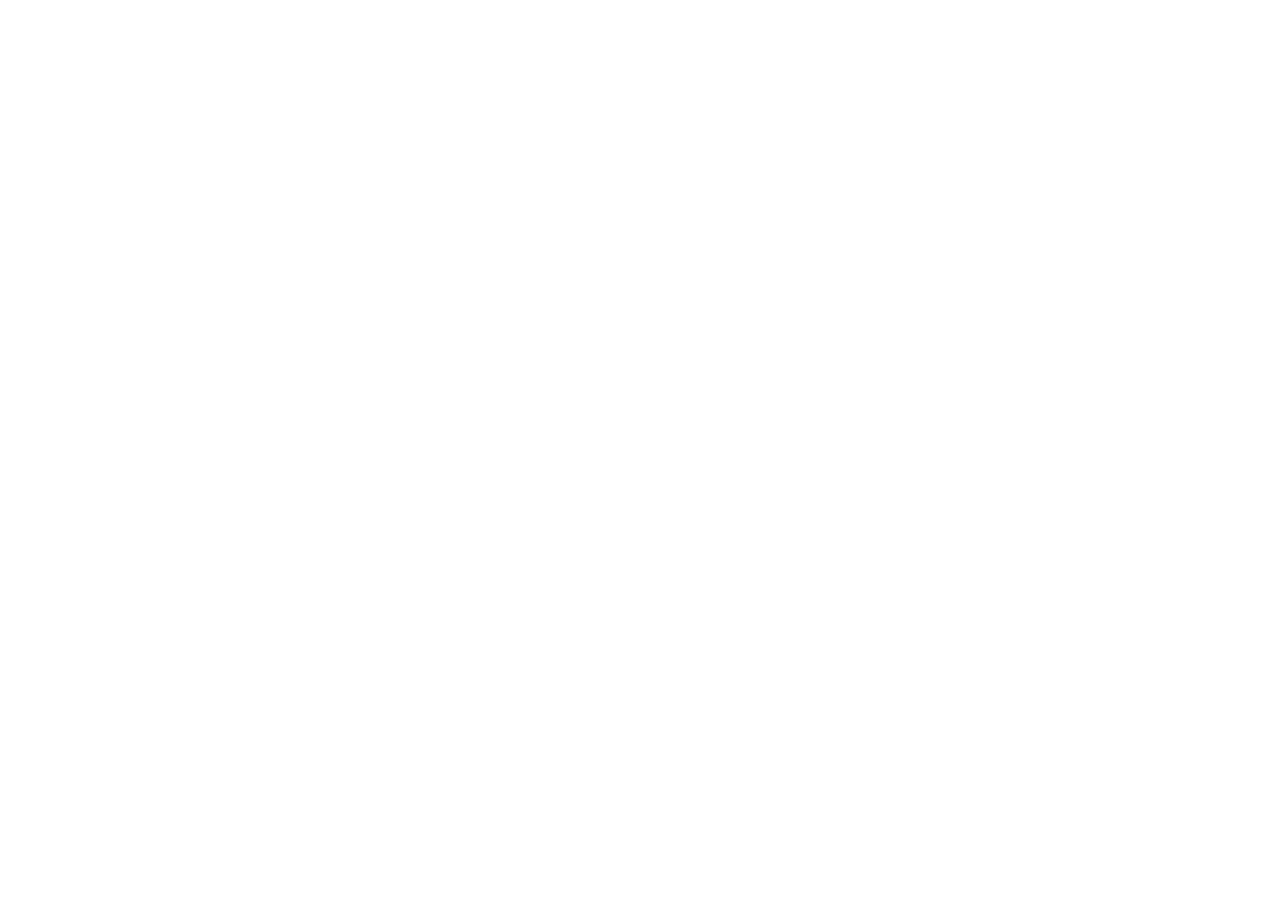
==== index.html @ f5c02a88 "init project" ====
<!DOCTYPE html>
<html lang="en">

<head>
    <meta charset="UTF-8">
    <meta name="viewport" content="width=device-width, initial-scale=1.0">
    <title>Document</title>
</head>

<body>

</body>

</html>
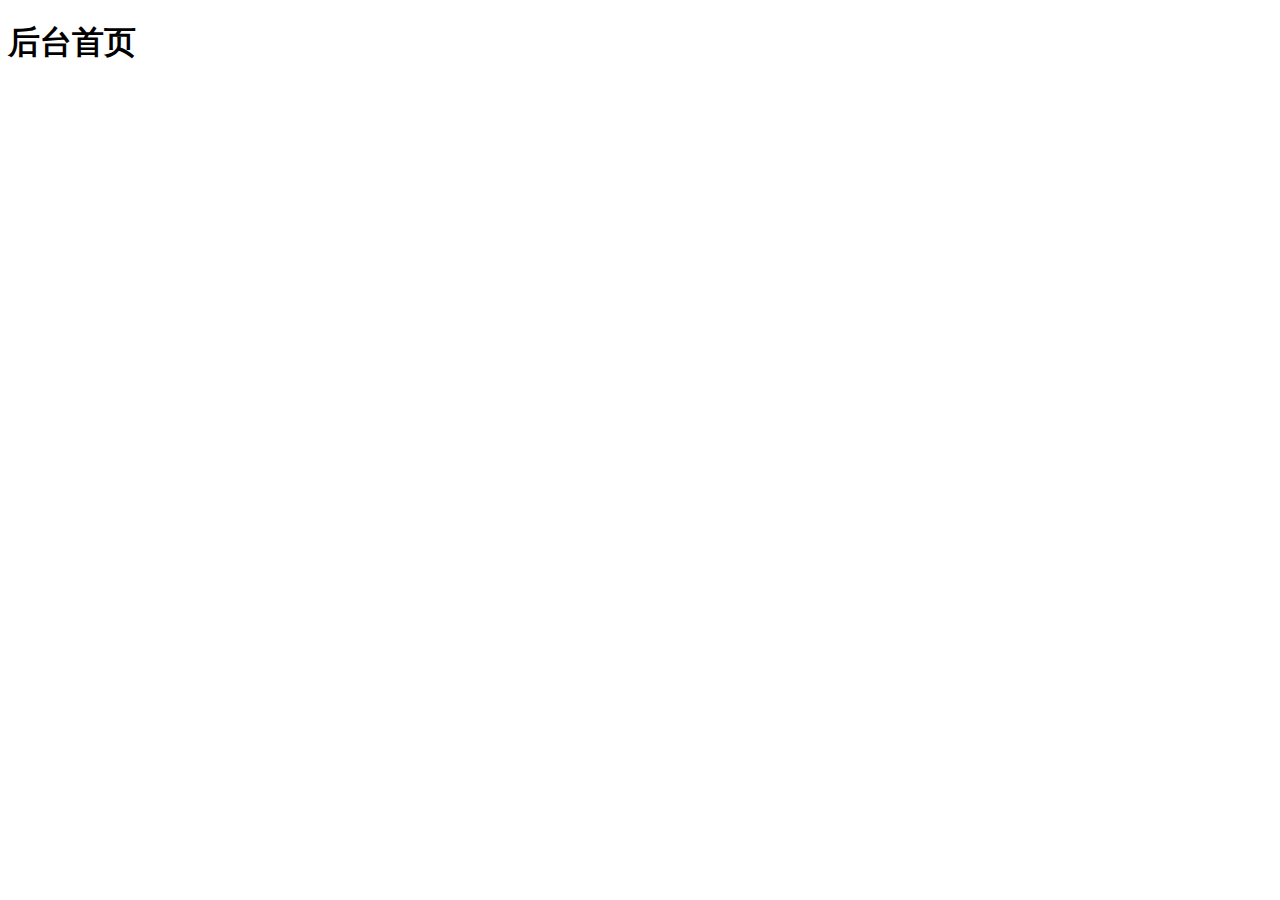
==== commit 7fbb3749: "完成了login" ====
--- a/index.html
+++ b/index.html
@@ -8,7 +8,7 @@
 </head>
 
 <body>
-
+    <h1>后台首页</h1>
 </body>
 
 </html>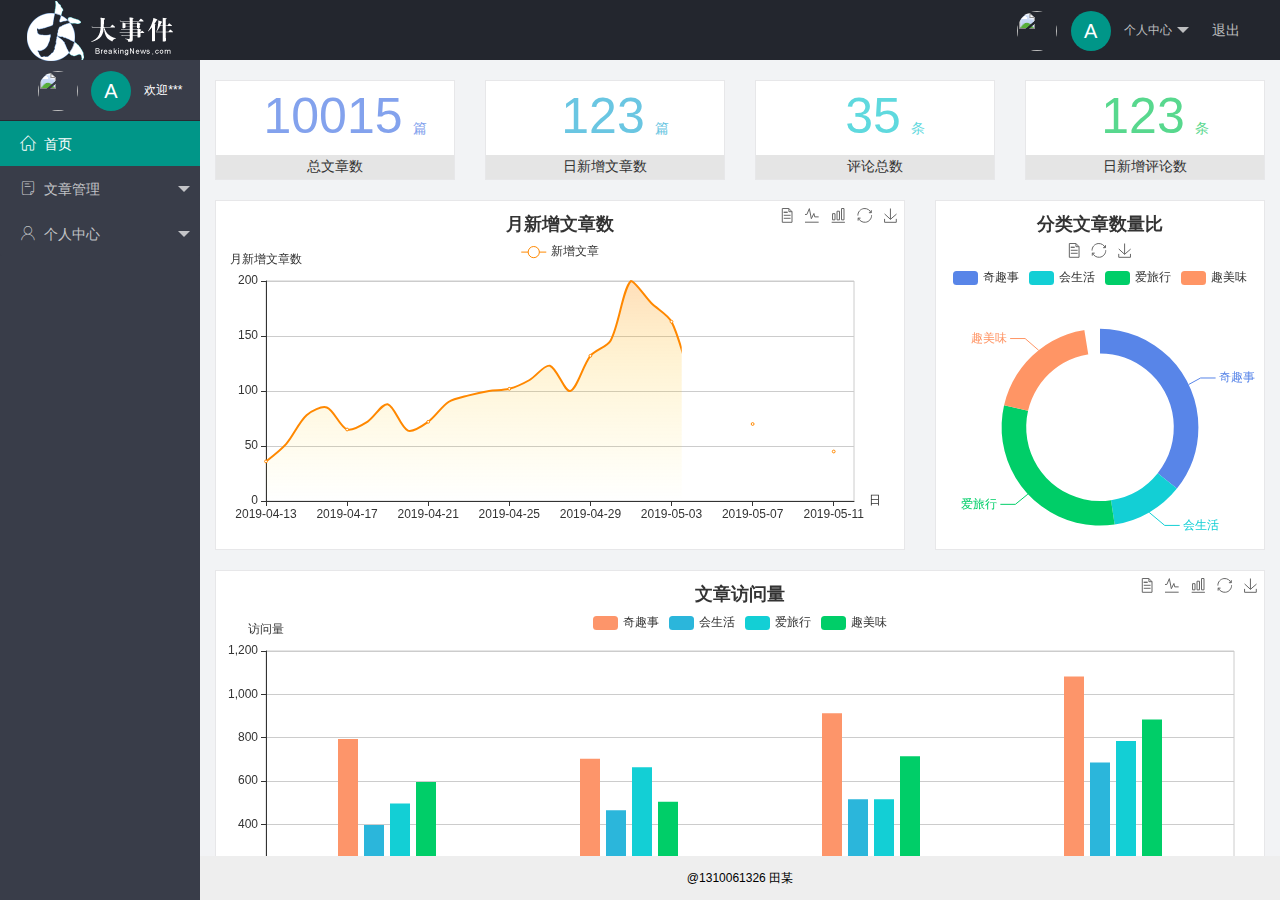
==== commit ec6ebc3b: "完成了首页功能的开发" ====
--- a/index.html
+++ b/index.html
@@ -5,10 +5,89 @@
     <meta charset="UTF-8">
     <meta name="viewport" content="width=device-width, initial-scale=1.0">
     <title>Document</title>
+    <link rel="stylesheet" href="/assets/lib/layui/css/layui.css">
+    <link rel="stylesheet" href="/assets/fonts/iconfont.css">
+    <link rel="stylesheet" href="/assets/css/index.css">
 </head>
 
-<body>
-    <h1>后台首页</h1>
+<body class="layui-layout-body">
+    <div class="layui-layout layui-layout-admin">
+        <div class="layui-header">
+            <div class="layui-logo">
+                <img src="/assets/images/logo.png" alt="">
+            </div>
+            <!-- 头部区域（可配合layui已有的水平导航） -->
+            <ul class="layui-nav layui-layout-right">
+                <li class="layui-nav-item">
+                    <a href="javascript:;" class="userinfo">
+                        <img src="http://t.cn/RCzsdCq" class="layui-nav-img">
+                        <span class="text_avatar">A</span>
+                        个人中心
+                    </a>
+                    <dl class="layui-nav-child">
+                        <dd><a href="">基本资料</a></dd>
+                        <dd><a href="">更换头像</a></dd>
+                        <dd><a href="">重置密码</a></dd>
+                    </dl>
+                </li>
+                <li class="layui-nav-item"><a href="javascript:;" id="btnLogout">退出</a></li>
+            </ul>
+        </div>
+
+        <div class="layui-side layui-bg-black">
+            <div class="layui-side-scroll">
+                <div class="userinfo">
+                    <img src="http://t.cn/RCzsdCq" class="layui-nav-img">
+                    <span class="text_avatar">A</span>
+                    <span id="welcome">欢迎***</span>
+                </div>
+                <!-- 左侧导航区域（可配合layui已有的垂直导航） -->
+                <ul class="layui-nav layui-nav-tree" lay-shrink="all">
+                    <li class="layui-nav-item layui-this"><a href="/home/dashboard.html" target="fm"><span
+                                class="iconfont icon-home"></span>首页</a></li>
+                    <li class="layui-nav-item">
+                        <a class="" href="javascript:;"><span class="iconfont icon-16"></span>文章管理</a>
+                        <dl class="layui-nav-child">
+                            <dd><a href="javascript:;"><i class="layui-icon layui-icon-app"></i>文章类别</a></dd>
+                            <dd><a href="javascript:;"><i class="layui-icon layui-icon-app"></i>文章列表</a></dd>
+                            <dd><a href="javascript:;"><i class="layui-icon layui-icon-app"></i>发布文章</a></dd>
+
+                        </dl>
+                    </li>
+                    <li class="layui-nav-item">
+                        <a href="javascript:;"><span class="iconfont icon-user"></span>个人中心</a>
+                        <dl class="layui-nav-child">
+                            <dd><a href="javascript:;"><i class="layui-icon layui-icon-app"></i>基本资料</a></dd>
+                            <dd><a href="javascript:;"><i class="layui-icon layui-icon-app"></i>更换头像</a></dd>
+                            <dd><a href="javascript:;"><i class="layui-icon layui-icon-app"></i>重置密码</a></dd>
+
+                        </dl>
+                    </li>
+
+
+                </ul>
+            </div>
+        </div>
+
+        <div class="layui-body">
+            <!-- 内容主体区域 -->
+            <iframe src="/home/dashboard.html" frameborder="0" name="fm"></iframe>
+        </div>
+
+        <div class="layui-footer">
+            <!-- 底部固定区域 -->
+            @1310061326 田某
+        </div>
+    </div>
+
+    <script src="/assets/lib/layui/layui.all.js"></script>
+    <script src="/assets/lib/jquery.js"></script>
+    <!-- 导入jQuery -->
+    <script src="/assets/lib/jquery.js"></script>
+    <!-- 导入自己封装的baseAPI -->
+    <script src="/assets/js/baseAPI.js"></script>
+    <!-- 导入自己的js文件 -->
+    <script src="/assets/js/index.js"></script>
 </body>
 
 </html>--- a/assets/lib/layui/css/layui.css
+++ b/assets/lib/layui/css/layui.css
@@ -0,0 +1,2 @@
+/** layui-v2.5.5 MIT License By https://www.layui.com */
+ .layui-inline,img{display:inline-block;vertical-align:middle}h1,h2,h3,h4,h5,h6{font-weight:400}.layui-edge,.layui-header,.layui-inline,.layui-main{position:relative}.layui-body,.layui-edge,.layui-elip{overflow:hidden}.layui-btn,.layui-edge,.layui-inline,img{vertical-align:middle}.layui-btn,.layui-disabled,.layui-icon,.layui-unselect{-moz-user-select:none;-webkit-user-select:none;-ms-user-select:none}.layui-elip,.layui-form-checkbox span,.layui-form-pane .layui-form-label{text-overflow:ellipsis;white-space:nowrap}.layui-breadcrumb,.layui-tree-btnGroup{visibility:hidden}blockquote,body,button,dd,div,dl,dt,form,h1,h2,h3,h4,h5,h6,input,li,ol,p,pre,td,textarea,th,ul{margin:0;padding:0;-webkit-tap-highlight-color:rgba(0,0,0,0)}a:active,a:hover{outline:0}img{border:none}li{list-style:none}table{border-collapse:collapse;border-spacing:0}h4,h5,h6{font-size:100%}button,input,optgroup,option,select,textarea{font-family:inherit;font-size:inherit;font-style:inherit;font-weight:inherit;outline:0}pre{white-space:pre-wrap;white-space:-moz-pre-wrap;white-space:-pre-wrap;white-space:-o-pre-wrap;word-wrap:break-word}body{line-height:24px;font:14px Helvetica Neue,Helvetica,PingFang SC,Tahoma,Arial,sans-serif}hr{height:1px;margin:10px 0;border:0;clear:both}a{color:#333;text-decoration:none}a:hover{color:#777}a cite{font-style:normal;*cursor:pointer}.layui-border-box,.layui-border-box *{box-sizing:border-box}.layui-box,.layui-box *{box-sizing:content-box}.layui-clear{clear:both;*zoom:1}.layui-clear:after{content:'\20';clear:both;*zoom:1;display:block;height:0}.layui-inline{*display:inline;*zoom:1}.layui-edge{display:inline-block;width:0;height:0;border-width:6px;border-style:dashed;border-color:transparent}.layui-edge-top{top:-4px;border-bottom-color:#999;border-bottom-style:solid}.layui-edge-right{border-left-color:#999;border-left-style:solid}.layui-edge-bottom{top:2px;border-top-color:#999;border-top-style:solid}.layui-edge-left{border-right-color:#999;border-right-style:solid}.layui-disabled,.layui-disabled:hover{color:#d2d2d2!important;cursor:not-allowed!important}.layui-circle{border-radius:100%}.layui-show{display:block!important}.layui-hide{display:none!important}@font-face{font-family:layui-icon;src:url(../font/iconfont.eot?v=250);src:url(../font/iconfont.eot?v=250#iefix) format('embedded-opentype'),url(../font/iconfont.woff2?v=250) format('woff2'),url(../font/iconfont.woff?v=250) format('woff'),url(../font/iconfont.ttf?v=250) format('truetype'),url(../font/iconfont.svg?v=250#layui-icon) format('svg')}.layui-icon{font-family:layui-icon!important;font-size:16px;font-style:normal;-webkit-font-smoothing:antialiased;-moz-osx-font-smoothing:grayscale}.layui-icon-reply-fill:before{content:"\e611"}.layui-icon-set-fill:before{content:"\e614"}.layui-icon-menu-fill:before{content:"\e60f"}.layui-icon-search:before{content:"\e615"}.layui-icon-share:before{content:"\e641"}.layui-icon-set-sm:before{content:"\e620"}.layui-icon-engine:before{content:"\e628"}.layui-icon-close:before{content:"\1006"}.layui-icon-close-fill:before{content:"\1007"}.layui-icon-chart-screen:before{content:"\e629"}.layui-icon-star:before{content:"\e600"}.layui-icon-circle-dot:before{content:"\e617"}.layui-icon-chat:before{content:"\e606"}.layui-icon-release:before{content:"\e609"}.layui-icon-list:before{content:"\e60a"}.layui-icon-chart:before{content:"\e62c"}.layui-icon-ok-circle:before{content:"\1005"}.layui-icon-layim-theme:before{content:"\e61b"}.layui-icon-table:before{content:"\e62d"}.layui-icon-right:before{content:"\e602"}.layui-icon-left:before{content:"\e603"}.layui-icon-cart-simple:before{content:"\e698"}.layui-icon-face-cry:before{content:"\e69c"}.layui-icon-face-smile:before{content:"\e6af"}.layui-icon-survey:before{content:"\e6b2"}.layui-icon-tree:before{content:"\e62e"}.layui-icon-upload-circle:before{content:"\e62f"}.layui-icon-add-circle:before{content:"\e61f"}.layui-icon-download-circle:before{content:"\e601"}.layui-icon-templeate-1:before{content:"\e630"}.layui-icon-util:before{content:"\e631"}.layui-icon-face-surprised:before{content:"\e664"}.layui-icon-edit:before{content:"\e642"}.layui-icon-speaker:before{content:"\e645"}.layui-icon-down:before{content:"\e61a"}.layui-icon-file:before{content:"\e621"}.layui-icon-layouts:before{content:"\e632"}.layui-icon-rate-half:before{content:"\e6c9"}.layui-icon-add-circle-fine:before{content:"\e608"}.layui-icon-prev-circle:before{content:"\e633"}.layui-icon-read:before{content:"\e705"}.layui-icon-404:before{content:"\e61c"}.layui-icon-carousel:before{content:"\e634"}.layui-icon-help:before{content:"\e607"}.layui-icon-code-circle:before{content:"\e635"}.layui-icon-water:before{content:"\e636"}.layui-icon-username:before{content:"\e66f"}.layui-icon-find-fill:before{content:"\e670"}.layui-icon-about:before{content:"\e60b"}.layui-icon-location:before{content:"\e715"}.layui-icon-up:before{content:"\e619"}.layui-icon-pause:before{content:"\e651"}.layui-icon-date:before{content:"\e637"}.layui-icon-layim-uploadfile:before{content:"\e61d"}.layui-icon-delete:before{content:"\e640"}.layui-icon-play:before{content:"\e652"}.layui-icon-top:before{content:"\e604"}.layui-icon-friends:before{content:"\e612"}.layui-icon-refresh-3:before{content:"\e9aa"}.layui-icon-ok:before{content:"\e605"}.layui-icon-layer:before{content:"\e638"}.layui-icon-face-smile-fine:before{content:"\e60c"}.layui-icon-dollar:before{content:"\e659"}.layui-icon-group:before{content:"\e613"}.layui-icon-layim-download:before{content:"\e61e"}.layui-icon-picture-fine:before{content:"\e60d"}.layui-icon-link:before{content:"\e64c"}.layui-icon-diamond:before{content:"\e735"}.layui-icon-log:before{content:"\e60e"}.layui-icon-rate-solid:before{content:"\e67a"}.layui-icon-fonts-del:before{content:"\e64f"}.layui-icon-unlink:before{content:"\e64d"}.layui-icon-fonts-clear:before{content:"\e639"}.layui-icon-triangle-r:before{content:"\e623"}.layui-icon-circle:before{content:"\e63f"}.layui-icon-radio:before{content:"\e643"}.layui-icon-align-center:before{content:"\e647"}.layui-icon-align-right:before{content:"\e648"}.layui-icon-align-left:before{content:"\e649"}.layui-icon-loading-1:before{content:"\e63e"}.layui-icon-return:before{content:"\e65c"}.layui-icon-fonts-strong:before{content:"\e62b"}.layui-icon-upload:before{content:"\e67c"}.layui-icon-dialogue:before{content:"\e63a"}.layui-icon-video:before{content:"\e6ed"}.layui-icon-headset:before{content:"\e6fc"}.layui-icon-cellphone-fine:before{content:"\e63b"}.layui-icon-add-1:before{content:"\e654"}.layui-icon-face-smile-b:before{content:"\e650"}.layui-icon-fonts-html:before{content:"\e64b"}.layui-icon-form:before{content:"\e63c"}.layui-icon-cart:before{content:"\e657"}.layui-icon-camera-fill:before{content:"\e65d"}.layui-icon-tabs:before{content:"\e62a"}.layui-icon-fonts-code:before{content:"\e64e"}.layui-icon-fire:before{content:"\e756"}.layui-icon-set:before{content:"\e716"}.layui-icon-fonts-u:before{content:"\e646"}.layui-icon-triangle-d:before{content:"\e625"}.layui-icon-tips:before{content:"\e702"}.layui-icon-picture:before{content:"\e64a"}.layui-icon-more-vertical:before{content:"\e671"}.layui-icon-flag:before{content:"\e66c"}.layui-icon-loading:before{content:"\e63d"}.layui-icon-fonts-i:before{content:"\e644"}.layui-icon-refresh-1:before{content:"\e666"}.layui-icon-rmb:before{content:"\e65e"}.layui-icon-home:before{content:"\e68e"}.layui-icon-user:before{content:"\e770"}.layui-icon-notice:before{content:"\e667"}.layui-icon-login-weibo:before{content:"\e675"}.layui-icon-voice:before{content:"\e688"}.layui-icon-upload-drag:before{content:"\e681"}.layui-icon-login-qq:before{content:"\e676"}.layui-icon-snowflake:before{content:"\e6b1"}.layui-icon-file-b:before{content:"\e655"}.layui-icon-template:before{content:"\e663"}.layui-icon-auz:before{content:"\e672"}.layui-icon-console:before{content:"\e665"}.layui-icon-app:before{content:"\e653"}.layui-icon-prev:before{content:"\e65a"}.layui-icon-website:before{content:"\e7ae"}.layui-icon-next:before{content:"\e65b"}.layui-icon-component:before{content:"\e857"}.layui-icon-more:before{content:"\e65f"}.layui-icon-login-wechat:before{content:"\e677"}.layui-icon-shrink-right:before{content:"\e668"}.layui-icon-spread-left:before{content:"\e66b"}.layui-icon-camera:before{content:"\e660"}.layui-icon-note:before{content:"\e66e"}.layui-icon-refresh:before{content:"\e669"}.layui-icon-female:before{content:"\e661"}.layui-icon-male:before{content:"\e662"}.layui-icon-password:before{content:"\e673"}.layui-icon-senior:before{content:"\e674"}.layui-icon-theme:before{content:"\e66a"}.layui-icon-tread:before{content:"\e6c5"}.layui-icon-praise:before{content:"\e6c6"}.layui-icon-star-fill:before{content:"\e658"}.layui-icon-rate:before{content:"\e67b"}.layui-icon-template-1:before{content:"\e656"}.layui-icon-vercode:before{content:"\e679"}.layui-icon-cellphone:before{content:"\e678"}.layui-icon-screen-full:before{content:"\e622"}.layui-icon-screen-restore:before{content:"\e758"}.layui-icon-cols:before{content:"\e610"}.layui-icon-export:before{content:"\e67d"}.layui-icon-print:before{content:"\e66d"}.layui-icon-slider:before{content:"\e714"}.layui-icon-addition:before{content:"\e624"}.layui-icon-subtraction:before{content:"\e67e"}.layui-icon-service:before{content:"\e626"}.layui-icon-transfer:before{content:"\e691"}.layui-main{width:1140px;margin:0 auto}.layui-header{z-index:1000;height:60px}.layui-header a:hover{transition:all .5s;-webkit-transition:all .5s}.layui-side{position:fixed;left:0;top:0;bottom:0;z-index:999;width:200px;overflow-x:hidden}.layui-side-scroll{position:relative;width:220px;height:100%;overflow-x:hidden}.layui-body{position:absolute;left:200px;right:0;top:0;bottom:0;z-index:998;width:auto;overflow-y:auto;box-sizing:border-box}.layui-layout-body{overflow:hidden}.layui-layout-admin .layui-header{background-color:#23262E}.layui-layout-admin .layui-side{top:60px;width:200px;overflow-x:hidden}.layui-layout-admin .layui-body{position:fixed;top:60px;bottom:44px}.layui-layout-admin .layui-main{width:auto;margin:0 15px}.layui-layout-admin .layui-footer{position:fixed;left:200px;right:0;bottom:0;height:44px;line-height:44px;padding:0 15px;background-color:#eee}.layui-layout-admin .layui-logo{position:absolute;left:0;top:0;width:200px;height:100%;line-height:60px;text-align:center;color:#009688;font-size:16px}.layui-layout-admin .layui-header .layui-nav{background:0 0}.layui-layout-left{position:absolute!important;left:200px;top:0}.layui-layout-right{position:absolute!important;right:0;top:0}.layui-container{position:relative;margin:0 auto;padding:0 15px;box-sizing:border-box}.layui-fluid{position:relative;margin:0 auto;padding:0 15px}.layui-row:after,.layui-row:before{content:'';display:block;clear:both}.layui-col-lg1,.layui-col-lg10,.layui-col-lg11,.layui-col-lg12,.layui-col-lg2,.layui-col-lg3,.layui-col-lg4,.layui-col-lg5,.layui-col-lg6,.layui-col-lg7,.layui-col-lg8,.layui-col-lg9,.layui-col-md1,.layui-col-md10,.layui-col-md11,.layui-col-md12,.layui-col-md2,.layui-col-md3,.layui-col-md4,.layui-col-md5,.layui-col-md6,.layui-col-md7,.layui-col-md8,.layui-col-md9,.layui-col-sm1,.layui-col-sm10,.layui-col-sm11,.layui-col-sm12,.layui-col-sm2,.layui-col-sm3,.layui-col-sm4,.layui-col-sm5,.layui-col-sm6,.layui-col-sm7,.layui-col-sm8,.layui-col-sm9,.layui-col-xs1,.layui-col-xs10,.layui-col-xs11,.layui-col-xs12,.layui-col-xs2,.layui-col-xs3,.layui-col-xs4,.layui-col-xs5,.layui-col-xs6,.layui-col-xs7,.layui-col-xs8,.layui-col-xs9{position:relative;display:block;box-sizing:border-box}.layui-col-xs1,.layui-col-xs10,.layui-col-xs11,.layui-col-xs12,.layui-col-xs2,.layui-col-xs3,.layui-col-xs4,.layui-col-xs5,.layui-col-xs6,.layui-col-xs7,.layui-col-xs8,.layui-col-xs9{float:left}.layui-col-xs1{width:8.33333333%}.layui-col-xs2{width:16.66666667%}.layui-col-xs3{width:25%}.layui-col-xs4{width:33.33333333%}.layui-col-xs5{width:41.66666667%}.layui-col-xs6{width:50%}.layui-col-xs7{width:58.33333333%}.layui-col-xs8{width:66.66666667%}.layui-col-xs9{width:75%}.layui-col-xs10{width:83.33333333%}.layui-col-xs11{width:91.66666667%}.layui-col-xs12{width:100%}.layui-col-xs-offset1{margin-left:8.33333333%}.layui-col-xs-offset2{margin-left:16.66666667%}.layui-col-xs-offset3{margin-left:25%}.layui-col-xs-offset4{margin-left:33.33333333%}.layui-col-xs-offset5{margin-left:41.66666667%}.layui-col-xs-offset6{margin-left:50%}.layui-col-xs-offset7{margin-left:58.33333333%}.layui-col-xs-offset8{margin-left:66.66666667%}.layui-col-xs-offset9{margin-left:75%}.layui-col-xs-offset10{margin-left:83.33333333%}.layui-col-xs-offset11{margin-left:91.66666667%}.layui-col-xs-offset12{margin-left:100%}@media screen and (max-width:768px){.layui-hide-xs{display:none!important}.layui-show-xs-block{display:block!important}.layui-show-xs-inline{display:inline!important}.layui-show-xs-inline-block{display:inline-block!important}}@media screen and (min-width:768px){.layui-container{width:750px}.layui-hide-sm{display:none!important}.layui-show-sm-block{display:block!important}.layui-show-sm-inline{display:inline!important}.layui-show-sm-inline-block{display:inline-block!important}.layui-col-sm1,.layui-col-sm10,.layui-col-sm11,.layui-col-sm12,.layui-col-sm2,.layui-col-sm3,.layui-col-sm4,.layui-col-sm5,.layui-col-sm6,.layui-col-sm7,.layui-col-sm8,.layui-col-sm9{float:left}.layui-col-sm1{width:8.33333333%}.layui-col-sm2{width:16.66666667%}.layui-col-sm3{width:25%}.layui-col-sm4{width:33.33333333%}.layui-col-sm5{width:41.66666667%}.layui-col-sm6{width:50%}.layui-col-sm7{width:58.33333333%}.layui-col-sm8{width:66.66666667%}.layui-col-sm9{width:75%}.layui-col-sm10{width:83.33333333%}.layui-col-sm11{width:91.66666667%}.layui-col-sm12{width:100%}.layui-col-sm-offset1{margin-left:8.33333333%}.layui-col-sm-offset2{margin-left:16.66666667%}.layui-col-sm-offset3{margin-left:25%}.layui-col-sm-offset4{margin-left:33.33333333%}.layui-col-sm-offset5{margin-left:41.66666667%}.layui-col-sm-offset6{margin-left:50%}.layui-col-sm-offset7{margin-left:58.33333333%}.layui-col-sm-offset8{margin-left:66.66666667%}.layui-col-sm-offset9{margin-left:75%}.layui-col-sm-offset10{margin-left:83.33333333%}.layui-col-sm-offset11{margin-left:91.66666667%}.layui-col-sm-offset12{margin-left:100%}}@media screen and (min-width:992px){.layui-container{width:970px}.layui-hide-md{display:none!important}.layui-show-md-block{display:block!important}.layui-show-md-inline{display:inline!important}.layui-show-md-inline-block{display:inline-block!important}.layui-col-md1,.layui-col-md10,.layui-col-md11,.layui-col-md12,.layui-col-md2,.layui-col-md3,.layui-col-md4,.layui-col-md5,.layui-col-md6,.layui-col-md7,.layui-col-md8,.layui-col-md9{float:left}.layui-col-md1{width:8.33333333%}.layui-col-md2{width:16.66666667%}.layui-col-md3{width:25%}.layui-col-md4{width:33.33333333%}.layui-col-md5{width:41.66666667%}.layui-col-md6{width:50%}.layui-col-md7{width:58.33333333%}.layui-col-md8{width:66.66666667%}.layui-col-md9{width:75%}.layui-col-md10{width:83.33333333%}.layui-col-md11{width:91.66666667%}.layui-col-md12{width:100%}.layui-col-md-offset1{margin-left:8.33333333%}.layui-col-md-offset2{margin-left:16.66666667%}.layui-col-md-offset3{margin-left:25%}.layui-col-md-offset4{margin-left:33.33333333%}.layui-col-md-offset5{margin-left:41.66666667%}.layui-col-md-offset6{margin-left:50%}.layui-col-md-offset7{margin-left:58.33333333%}.layui-col-md-offset8{margin-left:66.66666667%}.layui-col-md-offset9{margin-left:75%}.layui-col-md-offset10{margin-left:83.33333333%}.layui-col-md-offset11{margin-left:91.66666667%}.layui-col-md-offset12{margin-left:100%}}@media screen and (min-width:1200px){.layui-container{width:1170px}.layui-hide-lg{display:none!important}.layui-show-lg-block{display:block!important}.layui-show-lg-inline{display:inline!important}.layui-show-lg-inline-block{display:inline-block!important}.layui-col-lg1,.layui-col-lg10,.layui-col-lg11,.layui-col-lg12,.layui-col-lg2,.layui-col-lg3,.layui-col-lg4,.layui-col-lg5,.layui-col-lg6,.layui-col-lg7,.layui-col-lg8,.layui-col-lg9{float:left}.layui-col-lg1{width:8.33333333%}.layui-col-lg2{width:16.66666667%}.layui-col-lg3{width:25%}.layui-col-lg4{width:33.33333333%}.layui-col-lg5{width:41.66666667%}.layui-col-lg6{width:50%}.layui-col-lg7{width:58.33333333%}.layui-col-lg8{width:66.66666667%}.layui-col-lg9{width:75%}.layui-col-lg10{width:83.33333333%}.layui-col-lg11{width:91.66666667%}.layui-col-lg12{width:100%}.layui-col-lg-offset1{margin-left:8.33333333%}.layui-col-lg-offset2{margin-left:16.66666667%}.layui-col-lg-offset3{margin-left:25%}.layui-col-lg-offset4{margin-left:33.33333333%}.layui-col-lg-offset5{margin-left:41.66666667%}.layui-col-lg-offset6{margin-left:50%}.layui-col-lg-offset7{margin-left:58.33333333%}.layui-col-lg-offset8{margin-left:66.66666667%}.layui-col-lg-offset9{margin-left:75%}.layui-col-lg-offset10{margin-left:83.33333333%}.layui-col-lg-offset11{margin-left:91.66666667%}.layui-col-lg-offset12{margin-left:100%}}.layui-col-space1{margin:-.5px}.layui-col-space1>*{padding:.5px}.layui-col-space3{margin:-1.5px}.layui-col-space3>*{padding:1.5px}.layui-col-space5{margin:-2.5px}.layui-col-space5>*{padding:2.5px}.layui-col-space8{margin:-3.5px}.layui-col-space8>*{padding:3.5px}.layui-col-space10{margin:-5px}.layui-col-space10>*{padding:5px}.layui-col-space12{margin:-6px}.layui-col-space12>*{padding:6px}.layui-col-space15{margin:-7.5px}.layui-col-space15>*{padding:7.5px}.layui-col-space18{margin:-9px}.layui-col-space18>*{padding:9px}.layui-col-space20{margin:-10px}.layui-col-space20>*{padding:10px}.layui-col-space22{margin:-11px}.layui-col-space22>*{padding:11px}.layui-col-space25{margin:-12.5px}.layui-col-space25>*{padding:12.5px}.layui-col-space30{margin:-15px}.layui-col-space30>*{padding:15px}.layui-btn,.layui-input,.layui-select,.layui-textarea,.layui-upload-button{outline:0;-webkit-appearance:none;transition:all .3s;-webkit-transition:all .3s;box-sizing:border-box}.layui-elem-quote{margin-bottom:10px;padding:15px;line-height:22px;border-left:5px solid #009688;border-radius:0 2px 2px 0;background-color:#f2f2f2}.layui-quote-nm{border-style:solid;border-width:1px 1px 1px 5px;background:0 0}.layui-elem-field{margin-bottom:10px;padding:0;border-width:1px;border-style:solid}.layui-elem-field legend{margin-left:20px;padding:0 10px;font-size:20px;font-weight:300}.layui-field-title{margin:10px 0 20px;border-width:1px 0 0}.layui-field-box{padding:10px 15px}.layui-field-title .layui-field-box{padding:10px 0}.layui-progress{position:relative;height:6px;border-radius:20px;background-color:#e2e2e2}.layui-progress-bar{position:absolute;left:0;top:0;width:0;max-width:100%;height:6px;border-radius:20px;text-align:right;background-color:#5FB878;transition:all .3s;-webkit-transition:all .3s}.layui-progress-big,.layui-progress-big .layui-progress-bar{height:18px;line-height:18px}.layui-progress-text{position:relative;top:-20px;line-height:18px;font-size:12px;color:#666}.layui-progress-big .layui-progress-text{position:static;padding:0 10px;color:#fff}.layui-collapse{border-width:1px;border-style:solid;border-radius:2px}.layui-colla-content,.layui-colla-item{border-top-width:1px;border-top-style:solid}.layui-colla-item:first-child{border-top:none}.layui-colla-title{position:relative;height:42px;line-height:42px;padding:0 15px 0 35px;color:#333;background-color:#f2f2f2;cursor:pointer;font-size:14px;overflow:hidden}.layui-colla-content{display:none;padding:10px 15px;line-height:22px;color:#666}.layui-colla-icon{position:absolute;left:15px;top:0;font-size:14px}.layui-card{margin-bottom:15px;border-radius:2px;background-color:#fff;box-shadow:0 1px 2px 0 rgba(0,0,0,.05)}.layui-card:last-child{margin-bottom:0}.layui-card-header{position:relative;height:42px;line-height:42px;padding:0 15px;border-bottom:1px solid #f6f6f6;color:#333;border-radius:2px 2px 0 0;font-size:14px}.layui-bg-black,.layui-bg-blue,.layui-bg-cyan,.layui-bg-green,.layui-bg-orange,.layui-bg-red{color:#fff!important}.layui-card-body{position:relative;padding:10px 15px;line-height:24px}.layui-card-body[pad15]{padding:15px}.layui-card-body[pad20]{padding:20px}.layui-card-body .layui-table{margin:5px 0}.layui-card .layui-tab{margin:0}.layui-panel-window{position:relative;padding:15px;border-radius:0;border-top:5px solid #E6E6E6;background-color:#fff}.layui-auxiliar-moving{position:fixed;left:0;right:0;top:0;bottom:0;width:100%;height:100%;background:0 0;z-index:9999999999}.layui-form-label,.layui-form-mid,.layui-form-select,.layui-input-block,.layui-input-inline,.layui-textarea{position:relative}.layui-bg-red{background-color:#FF5722!important}.layui-bg-orange{background-color:#FFB800!important}.layui-bg-green{background-color:#009688!important}.layui-bg-cyan{background-color:#2F4056!important}.layui-bg-blue{background-color:#1E9FFF!important}.layui-bg-black{background-color:#393D49!important}.layui-bg-gray{background-color:#eee!important;color:#666!important}.layui-badge-rim,.layui-colla-content,.layui-colla-item,.layui-collapse,.layui-elem-field,.layui-form-pane .layui-form-item[pane],.layui-form-pane .layui-form-label,.layui-input,.layui-layedit,.layui-layedit-tool,.layui-quote-nm,.layui-select,.layui-tab-bar,.layui-tab-card,.layui-tab-title,.layui-tab-title .layui-this:after,.layui-textarea{border-color:#e6e6e6}.layui-timeline-item:before,hr{background-color:#e6e6e6}.layui-text{line-height:22px;font-size:14px;color:#666}.layui-text h1,.layui-text h2,.layui-text h3{font-weight:500;color:#333}.layui-text h1{font-size:30px}.layui-text h2{font-size:24px}.layui-text h3{font-size:18px}.layui-text a:not(.layui-btn){color:#01AAED}.layui-text a:not(.layui-btn):hover{text-decoration:underline}.layui-text ul{padding:5px 0 5px 15px}.layui-text ul li{margin-top:5px;list-style-type:disc}.layui-text em,.layui-word-aux{color:#999!important;padding:0 5px!important}.layui-btn{display:inline-block;height:38px;line-height:38px;padding:0 18px;background-color:#009688;color:#fff;white-space:nowrap;text-align:center;font-size:14px;border:none;border-radius:2px;cursor:pointer}.layui-btn:hover{opacity:.8;filter:alpha(opacity=80);color:#fff}.layui-btn:active{opacity:1;filter:alpha(opacity=100)}.layui-btn+.layui-btn{margin-left:10px}.layui-btn-container{font-size:0}.layui-btn-container .layui-btn{margin-right:10px;margin-bottom:10px}.layui-btn-container .layui-btn+.layui-btn{margin-left:0}.layui-table .layui-btn-container .layui-btn{margin-bottom:9px}.layui-btn-radius{border-radius:100px}.layui-btn .layui-icon{margin-right:3px;font-size:18px;vertical-align:bottom;vertical-align:middle\9}.layui-btn-primary{border:1px solid #C9C9C9;background-color:#fff;color:#555}.layui-btn-primary:hover{border-color:#009688;color:#333}.layui-btn-normal{background-color:#1E9FFF}.layui-btn-warm{background-color:#FFB800}.layui-btn-danger{background-color:#FF5722}.layui-btn-checked{background-color:#5FB878}.layui-btn-disabled,.layui-btn-disabled:active,.layui-btn-disabled:hover{border:1px solid #e6e6e6;background-color:#FBFBFB;color:#C9C9C9;cursor:not-allowed;opacity:1}.layui-btn-lg{height:44px;line-height:44px;padding:0 25px;font-size:16px}.layui-btn-sm{height:30px;line-height:30px;padding:0 10px;font-size:12px}.layui-btn-sm i{font-size:16px!important}.layui-btn-xs{height:22px;line-height:22px;padding:0 5px;font-size:12px}.layui-btn-xs i{font-size:14px!important}.layui-btn-group{display:inline-block;vertical-align:middle;font-size:0}.layui-btn-group .layui-btn{margin-left:0!important;margin-right:0!important;border-left:1px solid rgba(255,255,255,.5);border-radius:0}.layui-btn-group .layui-btn-primary{border-left:none}.layui-btn-group .layui-btn-primary:hover{border-color:#C9C9C9;color:#009688}.layui-btn-group .layui-btn:first-child{border-left:none;border-radius:2px 0 0 2px}.layui-btn-group .layui-btn-primary:first-child{border-left:1px solid #c9c9c9}.layui-btn-group .layui-btn:last-child{border-radius:0 2px 2px 0}.layui-btn-group .layui-btn+.layui-btn{margin-left:0}.layui-btn-group+.layui-btn-group{margin-left:10px}.layui-btn-fluid{width:100%}.layui-input,.layui-select,.layui-textarea{height:38px;line-height:1.3;line-height:38px\9;border-width:1px;border-style:solid;background-color:#fff;border-radius:2px}.layui-input::-webkit-input-placeholder,.layui-select::-webkit-input-placeholder,.layui-textarea::-webkit-input-placeholder{line-height:1.3}.layui-input,.layui-textarea{display:block;width:100%;padding-left:10px}.layui-input:hover,.layui-textarea:hover{border-color:#D2D2D2!important}.layui-input:focus,.layui-textarea:focus{border-color:#C9C9C9!important}.layui-textarea{min-height:100px;height:auto;line-height:20px;padding:6px 10px;resize:vertical}.layui-select{padding:0 10px}.layui-form input[type=checkbox],.layui-form input[type=radio],.layui-form select{display:none}.layui-form [lay-ignore]{display:initial}.layui-form-item{margin-bottom:15px;clear:both;*zoom:1}.layui-form-item:after{content:'\20';clear:both;*zoom:1;display:block;height:0}.layui-form-label{float:left;display:block;padding:9px 15px;width:80px;font-weight:400;line-height:20px;text-align:right}.layui-form-label-col{display:block;float:none;padding:9px 0;line-height:20px;text-align:left}.layui-form-item .layui-inline{margin-bottom:5px;margin-right:10px}.layui-input-block{margin-left:110px;min-height:36px}.layui-input-inline{display:inline-block;vertical-align:middle}.layui-form-item .layui-input-inline{float:left;width:190px;margin-right:10px}.layui-form-text .layui-input-inline{width:auto}.layui-form-mid{float:left;display:block;padding:9px 0!important;line-height:20px;margin-right:10px}.layui-form-danger+.layui-form-select .layui-input,.layui-form-danger:focus{border-color:#FF5722!important}.layui-form-select .layui-input{padding-right:30px;cursor:pointer}.layui-form-select .layui-edge{position:absolute;right:10px;top:50%;margin-top:-3px;cursor:pointer;border-width:6px;border-top-color:#c2c2c2;border-top-style:solid;transition:all .3s;-webkit-transition:all .3s}.layui-form-select dl{display:none;position:absolute;left:0;top:42px;padding:5px 0;z-index:899;min-width:100%;border:1px solid #d2d2d2;max-height:300px;overflow-y:auto;background-color:#fff;border-radius:2px;box-shadow:0 2px 4px rgba(0,0,0,.12);box-sizing:border-box}.layui-form-select dl dd,.layui-form-select dl dt{padding:0 10px;line-height:36px;white-space:nowrap;overflow:hidden;text-overflow:ellipsis}.layui-form-select dl dt{font-size:12px;color:#999}.layui-form-select dl dd{cursor:pointer}.layui-form-select dl dd:hover{background-color:#f2f2f2;-webkit-transition:.5s all;transition:.5s all}.layui-form-select .layui-select-group dd{padding-left:20px}.layui-form-select dl dd.layui-select-tips{padding-left:10px!important;color:#999}.layui-form-select dl dd.layui-this{background-color:#5FB878;color:#fff}.layui-form-checkbox,.layui-form-select dl dd.layui-disabled{background-color:#fff}.layui-form-selected dl{display:block}.layui-form-checkbox,.layui-form-checkbox *,.layui-form-switch{display:inline-block;vertical-align:middle}.layui-form-selected .layui-edge{margin-top:-9px;-webkit-transform:rotate(180deg);transform:rotate(180deg);margin-top:-3px\9}:root .layui-form-selected .layui-edge{margin-top:-9px\0/IE9}.layui-form-selectup dl{top:auto;bottom:42px}.layui-select-none{margin:5px 0;text-align:center;color:#999}.layui-select-disabled .layui-disabled{border-color:#eee!important}.layui-select-disabled .layui-edge{border-top-color:#d2d2d2}.layui-form-checkbox{position:relative;height:30px;line-height:30px;margin-right:10px;padding-right:30px;cursor:pointer;font-size:0;-webkit-transition:.1s linear;transition:.1s linear;box-sizing:border-box}.layui-form-checkbox span{padding:0 10px;height:100%;font-size:14px;border-radius:2px 0 0 2px;background-color:#d2d2d2;color:#fff;overflow:hidden}.layui-form-checkbox:hover span{background-color:#c2c2c2}.layui-form-checkbox i{position:absolute;right:0;top:0;width:30px;height:28px;border:1px solid #d2d2d2;border-left:none;border-radius:0 2px 2px 0;color:#fff;font-size:20px;text-align:center}.layui-form-checkbox:hover i{border-color:#c2c2c2;color:#c2c2c2}.layui-form-checked,.layui-form-checked:hover{border-color:#5FB878}.layui-form-checked span,.layui-form-checked:hover span{background-color:#5FB878}.layui-form-checked i,.layui-form-checked:hover i{color:#5FB878}.layui-form-item .layui-form-checkbox{margin-top:4px}.layui-form-checkbox[lay-skin=primary]{height:auto!important;line-height:normal!important;min-width:18px;min-height:18px;border:none!important;margin-right:0;padding-left:28px;padding-right:0;background:0 0}.layui-form-checkbox[lay-skin=primary] span{padding-left:0;padding-right:15px;line-height:18px;background:0 0;color:#666}.layui-form-checkbox[lay-skin=primary] i{right:auto;left:0;width:16px;height:16px;line-height:16px;border:1px solid #d2d2d2;font-size:12px;border-radius:2px;background-color:#fff;-webkit-transition:.1s linear;transition:.1s linear}.layui-form-checkbox[lay-skin=primary]:hover i{border-color:#5FB878;color:#fff}.layui-form-checked[lay-skin=primary] i{border-color:#5FB878!important;background-color:#5FB878;color:#fff}.layui-checkbox-disbaled[lay-skin=primary] span{background:0 0!important;color:#c2c2c2}.layui-checkbox-disbaled[lay-skin=primary]:hover i{border-color:#d2d2d2}.layui-form-item .layui-form-checkbox[lay-skin=primary]{margin-top:10px}.layui-form-switch{position:relative;height:22px;line-height:22px;min-width:35px;padding:0 5px;margin-top:8px;border:1px solid #d2d2d2;border-radius:20px;cursor:pointer;background-color:#fff;-webkit-transition:.1s linear;transition:.1s linear}.layui-form-switch i{position:absolute;left:5px;top:3px;width:16px;height:16px;border-radius:20px;background-color:#d2d2d2;-webkit-transition:.1s linear;transition:.1s linear}.layui-form-switch em{position:relative;top:0;width:25px;margin-left:21px;padding:0!important;text-align:center!important;color:#999!important;font-style:normal!important;font-size:12px}.layui-form-onswitch{border-color:#5FB878;background-color:#5FB878}.layui-checkbox-disbaled,.layui-checkbox-disbaled i{border-color:#e2e2e2!important}.layui-form-onswitch i{left:100%;margin-left:-21px;background-color:#fff}.layui-form-onswitch em{margin-left:5px;margin-right:21px;color:#fff!important}.layui-checkbox-disbaled span{background-color:#e2e2e2!important}.layui-checkbox-disbaled:hover i{color:#fff!important}[lay-radio]{display:none}.layui-form-radio,.layui-form-radio *{display:inline-block;vertical-align:middle}.layui-form-radio{line-height:28px;margin:6px 10px 0 0;padding-right:10px;cursor:pointer;font-size:0}.layui-form-radio *{font-size:14px}.layui-form-radio>i{margin-right:8px;font-size:22px;color:#c2c2c2}.layui-form-radio>i:hover,.layui-form-radioed>i{color:#5FB878}.layui-radio-disbaled>i{color:#e2e2e2!important}.layui-form-pane .layui-form-label{width:110px;padding:8px 15px;height:38px;line-height:20px;border-width:1px;border-style:solid;border-radius:2px 0 0 2px;text-align:center;background-color:#FBFBFB;overflow:hidden;box-sizing:border-box}.layui-form-pane .layui-input-inline{margin-left:-1px}.layui-form-pane .layui-input-block{margin-left:110px;left:-1px}.layui-form-pane .layui-input{border-radius:0 2px 2px 0}.layui-form-pane .layui-form-text .layui-form-label{float:none;width:100%;border-radius:2px;box-sizing:border-box;text-align:left}.layui-form-pane .layui-form-text .layui-input-inline{display:block;margin:0;top:-1px;clear:both}.layui-form-pane .layui-form-text .layui-input-block{margin:0;left:0;top:-1px}.layui-form-pane .layui-form-text .layui-textarea{min-height:100px;border-radius:0 0 2px 2px}.layui-form-pane .layui-form-checkbox{margin:4px 0 4px 10px}.layui-form-pane .layui-form-radio,.layui-form-pane .layui-form-switch{margin-top:6px;margin-left:10px}.layui-form-pane .layui-form-item[pane]{position:relative;border-width:1px;border-style:solid}.layui-form-pane .layui-form-item[pane] .layui-form-label{position:absolute;left:0;top:0;height:100%;border-width:0 1px 0 0}.layui-form-pane .layui-form-item[pane] .layui-input-inline{margin-left:110px}@media screen and (max-width:450px){.layui-form-item .layui-form-label{text-overflow:ellipsis;overflow:hidden;white-space:nowrap}.layui-form-item .layui-inline{display:block;margin-right:0;margin-bottom:20px;clear:both}.layui-form-item .layui-inline:after{content:'\20';clear:both;display:block;height:0}.layui-form-item .layui-input-inline{display:block;float:none;left:-3px;width:auto;margin:0 0 10px 112px}.layui-form-item .layui-input-inline+.layui-form-mid{margin-left:110px;top:-5px;padding:0}.layui-form-item .layui-form-checkbox{margin-right:5px;margin-bottom:5px}}.layui-layedit{border-width:1px;border-style:solid;border-radius:2px}.layui-layedit-tool{padding:3px 5px;border-bottom-width:1px;border-bottom-style:solid;font-size:0}.layedit-tool-fixed{position:fixed;top:0;border-top:1px solid #e2e2e2}.layui-layedit-tool .layedit-tool-mid,.layui-layedit-tool .layui-icon{display:inline-block;vertical-align:middle;text-align:center;font-size:14px}.layui-layedit-tool .layui-icon{position:relative;width:32px;height:30px;line-height:30px;margin:3px 5px;color:#777;cursor:pointer;border-radius:2px}.layui-layedit-tool .layui-icon:hover{color:#393D49}.layui-layedit-tool .layui-icon:active{color:#000}.layui-layedit-tool .layedit-tool-active{background-color:#e2e2e2;color:#000}.layui-layedit-tool .layui-disabled,.layui-layedit-tool .layui-disabled:hover{color:#d2d2d2;cursor:not-allowed}.layui-layedit-tool .layedit-tool-mid{width:1px;height:18px;margin:0 10px;background-color:#d2d2d2}.layedit-tool-html{width:50px!important;font-size:30px!important}.layedit-tool-b,.layedit-tool-code,.layedit-tool-help{font-size:16px!important}.layedit-tool-d,.layedit-tool-face,.layedit-tool-image,.layedit-tool-unlink{font-size:18px!important}.layedit-tool-image input{position:absolute;font-size:0;left:0;top:0;width:100%;height:100%;opacity:.01;filter:Alpha(opacity=1);cursor:pointer}.layui-layedit-iframe iframe{display:block;width:100%}#LAY_layedit_code{overflow:hidden}.layui-laypage{display:inline-block;*display:inline;*zoom:1;vertical-align:middle;margin:10px 0;font-size:0}.layui-laypage>a:first-child,.layui-laypage>a:first-child em{border-radius:2px 0 0 2px}.layui-laypage>a:last-child,.layui-laypage>a:last-child em{border-radius:0 2px 2px 0}.layui-laypage>:first-child{margin-left:0!important}.layui-laypage>:last-child{margin-right:0!important}.layui-laypage a,.layui-laypage button,.layui-laypage input,.layui-laypage select,.layui-laypage span{border:1px solid #e2e2e2}.layui-laypage a,.layui-laypage span{display:inline-block;*display:inline;*zoom:1;vertical-align:middle;padding:0 15px;height:28px;line-height:28px;margin:0 -1px 5px 0;background-color:#fff;color:#333;font-size:12px}.layui-flow-more a *,.layui-laypage input,.layui-table-view select[lay-ignore]{display:inline-block}.layui-laypage a:hover{color:#009688}.layui-laypage em{font-style:normal}.layui-laypage .layui-laypage-spr{color:#999;font-weight:700}.layui-laypage a{text-decoration:none}.layui-laypage .layui-laypage-curr{position:relative}.layui-laypage .layui-laypage-curr em{position:relative;color:#fff}.layui-laypage .layui-laypage-curr .layui-laypage-em{position:absolute;left:-1px;top:-1px;padding:1px;width:100%;height:100%;background-color:#009688}.layui-laypage-em{border-radius:2px}.layui-laypage-next em,.layui-laypage-prev em{font-family:Sim sun;font-size:16px}.layui-laypage .layui-laypage-count,.layui-laypage .layui-laypage-limits,.layui-laypage .layui-laypage-refresh,.layui-laypage .layui-laypage-skip{margin-left:10px;margin-right:10px;padding:0;border:none}.layui-laypage .layui-laypage-limits,.layui-laypage .layui-laypage-refresh{vertical-align:top}.layui-laypage .layui-laypage-refresh i{font-size:18px;cursor:pointer}.layui-laypage select{height:22px;padding:3px;border-radius:2px;cursor:pointer}.layui-laypage .layui-laypage-skip{height:30px;line-height:30px;color:#999}.layui-laypage button,.layui-laypage input{height:30px;line-height:30px;border-radius:2px;vertical-align:top;background-color:#fff;box-sizing:border-box}.layui-laypage input{width:40px;margin:0 10px;padding:0 3px;text-align:center}.layui-laypage input:focus,.layui-laypage select:focus{border-color:#009688!important}.layui-laypage button{margin-left:10px;padding:0 10px;cursor:pointer}.layui-table,.layui-table-view{margin:10px 0}.layui-flow-more{margin:10px 0;text-align:center;color:#999;font-size:14px}.layui-flow-more a{height:32px;line-height:32px}.layui-flow-more a *{vertical-align:top}.layui-flow-more a cite{padding:0 20px;border-radius:3px;background-color:#eee;color:#333;font-style:normal}.layui-flow-more a cite:hover{opacity:.8}.layui-flow-more a i{font-size:30px;color:#737383}.layui-table{width:100%;background-color:#fff;color:#666}.layui-table tr{transition:all .3s;-webkit-transition:all .3s}.layui-table th{text-align:left;font-weight:400}.layui-table tbody tr:hover,.layui-table thead tr,.layui-table-click,.layui-table-header,.layui-table-hover,.layui-table-mend,.layui-table-patch,.layui-table-tool,.layui-table-total,.layui-table-total tr,.layui-table[lay-even] tr:nth-child(even){background-color:#f2f2f2}.layui-table td,.layui-table th,.layui-table-col-set,.layui-table-fixed-r,.layui-table-grid-down,.layui-table-header,.layui-table-page,.layui-table-tips-main,.layui-table-tool,.layui-table-total,.layui-table-view,.layui-table[lay-skin=line],.layui-table[lay-skin=row]{border-width:1px;border-style:solid;border-color:#e6e6e6}.layui-table td,.layui-table th{position:relative;padding:9px 15px;min-height:20px;line-height:20px;font-size:14px}.layui-table[lay-skin=line] td,.layui-table[lay-skin=line] th{border-width:0 0 1px}.layui-table[lay-skin=row] td,.layui-table[lay-skin=row] th{border-width:0 1px 0 0}.layui-table[lay-skin=nob] td,.layui-table[lay-skin=nob] th{border:none}.layui-table img{max-width:100px}.layui-table[lay-size=lg] td,.layui-table[lay-size=lg] th{padding:15px 30px}.layui-table-view .layui-table[lay-size=lg] .layui-table-cell{height:40px;line-height:40px}.layui-table[lay-size=sm] td,.layui-table[lay-size=sm] th{font-size:12px;padding:5px 10px}.layui-table-view .layui-table[lay-size=sm] .layui-table-cell{height:20px;line-height:20px}.layui-table[lay-data]{display:none}.layui-table-box{position:relative;overflow:hidden}.layui-table-view .layui-table{position:relative;width:auto;margin:0}.layui-table-view .layui-table[lay-skin=line]{border-width:0 1px 0 0}.layui-table-view .layui-table[lay-skin=row]{border-width:0 0 1px}.layui-table-view .layui-table td,.layui-table-view .layui-table th{padding:5px 0;border-top:none;border-left:none}.layui-table-view .layui-table th.layui-unselect .layui-table-cell span{cursor:pointer}.layui-table-view .layui-table td{cursor:default}.layui-table-view .layui-table td[data-edit=text]{cursor:text}.layui-table-view .layui-form-checkbox[lay-skin=primary] i{width:18px;height:18px}.layui-table-view .layui-form-radio{line-height:0;padding:0}.layui-table-view .layui-form-radio>i{margin:0;font-size:20px}.layui-table-init{position:absolute;left:0;top:0;width:100%;height:100%;text-align:center;z-index:110}.layui-table-init .layui-icon{position:absolute;left:50%;top:50%;margin:-15px 0 0 -15px;font-size:30px;color:#c2c2c2}.layui-table-header{border-width:0 0 1px;overflow:hidden}.layui-table-header .layui-table{margin-bottom:-1px}.layui-table-tool .layui-inline[lay-event]{position:relative;width:26px;height:26px;padding:5px;line-height:16px;margin-right:10px;text-align:center;color:#333;border:1px solid #ccc;cursor:pointer;-webkit-transition:.5s all;transition:.5s all}.layui-table-tool .layui-inline[lay-event]:hover{border:1px solid #999}.layui-table-tool-temp{padding-right:120px}.layui-table-tool-self{position:absolute;right:17px;top:10px}.layui-table-tool .layui-table-tool-self .layui-inline[lay-event]{margin:0 0 0 10px}.layui-table-tool-panel{position:absolute;top:29px;left:-1px;padding:5px 0;min-width:150px;min-height:40px;border:1px solid #d2d2d2;text-align:left;overflow-y:auto;background-color:#fff;box-shadow:0 2px 4px rgba(0,0,0,.12)}.layui-table-cell,.layui-table-tool-panel li{overflow:hidden;text-overflow:ellipsis;white-space:nowrap}.layui-table-tool-panel li{padding:0 10px;line-height:30px;-webkit-transition:.5s all;transition:.5s all}.layui-table-tool-panel li .layui-form-checkbox[lay-skin=primary]{width:100%;padding-left:28px}.layui-table-tool-panel li:hover{background-color:#f2f2f2}.layui-table-tool-panel li .layui-form-checkbox[lay-skin=primary] i{position:absolute;left:0;top:0}.layui-table-tool-panel li .layui-form-checkbox[lay-skin=primary] span{padding:0}.layui-table-tool .layui-table-tool-self .layui-table-tool-panel{left:auto;right:-1px}.layui-table-col-set{position:absolute;right:0;top:0;width:20px;height:100%;border-width:0 0 0 1px;background-color:#fff}.layui-table-sort{width:10px;height:20px;margin-left:5px;cursor:pointer!important}.layui-table-sort .layui-edge{position:absolute;left:5px;border-width:5px}.layui-table-sort .layui-table-sort-asc{top:3px;border-top:none;border-bottom-style:solid;border-bottom-color:#b2b2b2}.layui-table-sort .layui-table-sort-asc:hover{border-bottom-color:#666}.layui-table-sort .layui-table-sort-desc{bottom:5px;border-bottom:none;border-top-style:solid;border-top-color:#b2b2b2}.layui-table-sort .layui-table-sort-desc:hover{border-top-color:#666}.layui-table-sort[lay-sort=asc] .layui-table-sort-asc{border-bottom-color:#000}.layui-table-sort[lay-sort=desc] .layui-table-sort-desc{border-top-color:#000}.layui-table-cell{height:28px;line-height:28px;padding:0 15px;position:relative;box-sizing:border-box}.layui-table-cell .layui-form-checkbox[lay-skin=primary]{top:-1px;padding:0}.layui-table-cell .layui-table-link{color:#01AAED}.laytable-cell-checkbox,.laytable-cell-numbers,.laytable-cell-radio,.laytable-cell-space{padding:0;text-align:center}.layui-table-body{position:relative;overflow:auto;margin-right:-1px;margin-bottom:-1px}.layui-table-body .layui-none{line-height:26px;padding:15px;text-align:center;color:#999}.layui-table-fixed{position:absolute;left:0;top:0;z-index:101}.layui-table-fixed .layui-table-body{overflow:hidden}.layui-table-fixed-l{box-shadow:0 -1px 8px rgba(0,0,0,.08)}.layui-table-fixed-r{left:auto;right:-1px;border-width:0 0 0 1px;box-shadow:-1px 0 8px rgba(0,0,0,.08)}.layui-table-fixed-r .layui-table-header{position:relative;overflow:visible}.layui-table-mend{position:absolute;right:-49px;top:0;height:100%;width:50px}.layui-table-tool{position:relative;z-index:890;width:100%;min-height:50px;line-height:30px;padding:10px 15px;border-width:0 0 1px}.layui-table-tool .layui-btn-container{margin-bottom:-10px}.layui-table-page,.layui-table-total{border-width:1px 0 0;margin-bottom:-1px;overflow:hidden}.layui-table-page{position:relative;width:100%;padding:7px 7px 0;height:41px;font-size:12px;white-space:nowrap}.layui-table-page>div{height:26px}.layui-table-page .layui-laypage{margin:0}.layui-table-page .layui-laypage a,.layui-table-page .layui-laypage span{height:26px;line-height:26px;margin-bottom:10px;border:none;background:0 0}.layui-table-page .layui-laypage a,.layui-table-page .layui-laypage span.layui-laypage-curr{padding:0 12px}.layui-table-page .layui-laypage span{margin-left:0;padding:0}.layui-table-page .layui-laypage .layui-laypage-prev{margin-left:-7px!important}.layui-table-page .layui-laypage .layui-laypage-curr .layui-laypage-em{left:0;top:0;padding:0}.layui-table-page .layui-laypage button,.layui-table-page .layui-laypage input{height:26px;line-height:26px}.layui-table-page .layui-laypage input{width:40px}.layui-table-page .layui-laypage button{padding:0 10px}.layui-table-page select{height:18px}.layui-table-patch .layui-table-cell{padding:0;width:30px}.layui-table-edit{position:absolute;left:0;top:0;width:100%;height:100%;padding:0 14px 1px;border-radius:0;box-shadow:1px 1px 20px rgba(0,0,0,.15)}.layui-table-edit:focus{border-color:#5FB878!important}select.layui-table-edit{padding:0 0 0 10px;border-color:#C9C9C9}.layui-table-view .layui-form-checkbox,.layui-table-view .layui-form-radio,.layui-table-view .layui-form-switch{top:0;margin:0;box-sizing:content-box}.layui-table-view .layui-form-checkbox{top:-1px;height:26px;line-height:26px}.layui-table-view .layui-form-checkbox i{height:26px}.layui-table-grid .layui-table-cell{overflow:visible}.layui-table-grid-down{position:absolute;top:0;right:0;width:26px;height:100%;padding:5px 0;border-width:0 0 0 1px;text-align:center;background-color:#fff;color:#999;cursor:pointer}.layui-table-grid-down .layui-icon{position:absolute;top:50%;left:50%;margin:-8px 0 0 -8px}.layui-table-grid-down:hover{background-color:#fbfbfb}body .layui-table-tips .layui-layer-content{background:0 0;padding:0;box-shadow:0 1px 6px rgba(0,0,0,.12)}.layui-table-tips-main{margin:-44px 0 0 -1px;max-height:150px;padding:8px 15px;font-size:14px;overflow-y:scroll;background-color:#fff;color:#666}.layui-table-tips-c{position:absolute;right:-3px;top:-13px;width:20px;height:20px;padding:3px;cursor:pointer;background-color:#666;border-radius:50%;color:#fff}.layui-table-tips-c:hover{background-color:#777}.layui-table-tips-c:before{position:relative;right:-2px}.layui-upload-file{display:none!important;opacity:.01;filter:Alpha(opacity=1)}.layui-upload-drag,.layui-upload-form,.layui-upload-wrap{display:inline-block}.layui-upload-list{margin:10px 0}.layui-upload-choose{padding:0 10px;color:#999}.layui-upload-drag{position:relative;padding:30px;border:1px dashed #e2e2e2;background-color:#fff;text-align:center;cursor:pointer;color:#999}.layui-upload-drag .layui-icon{font-size:50px;color:#009688}.layui-upload-drag[lay-over]{border-color:#009688}.layui-upload-iframe{position:absolute;width:0;height:0;border:0;visibility:hidden}.layui-upload-wrap{position:relative;vertical-align:middle}.layui-upload-wrap .layui-upload-file{display:block!important;position:absolute;left:0;top:0;z-index:10;font-size:100px;width:100%;height:100%;opacity:.01;filter:Alpha(opacity=1);cursor:pointer}.layui-transfer-active,.layui-transfer-box{display:inline-block;vertical-align:middle}.layui-transfer-box,.layui-transfer-header,.layui-transfer-search{border-width:0;border-style:solid;border-color:#e6e6e6}.layui-transfer-box{position:relative;border-width:1px;width:200px;height:360px;border-radius:2px;background-color:#fff}.layui-transfer-box .layui-form-checkbox{width:100%;margin:0!important}.layui-transfer-header{height:38px;line-height:38px;padding:0 10px;border-bottom-width:1px}.layui-transfer-search{position:relative;padding:10px;border-bottom-width:1px}.layui-transfer-search .layui-input{height:32px;padding-left:30px;font-size:12px}.layui-transfer-search .layui-icon-search{position:absolute;left:20px;top:50%;margin-top:-8px;color:#666}.layui-transfer-active{margin:0 15px}.layui-transfer-active .layui-btn{display:block;margin:0;padding:0 15px;background-color:#5FB878;border-color:#5FB878;color:#fff}.layui-transfer-active .layui-btn-disabled{background-color:#FBFBFB;border-color:#e6e6e6;color:#C9C9C9}.layui-transfer-active .layui-btn:first-child{margin-bottom:15px}.layui-transfer-active .layui-btn .layui-icon{margin:0;font-size:14px!important}.layui-transfer-data{padding:5px 0;overflow:auto}.layui-transfer-data li{height:32px;line-height:32px;padding:0 10px}.layui-transfer-data li:hover{background-color:#f2f2f2;transition:.5s all}.layui-transfer-data .layui-none{padding:15px 10px;text-align:center;color:#999}.layui-nav{position:relative;padding:0 20px;background-color:#393D49;color:#fff;border-radius:2px;font-size:0;box-sizing:border-box}.layui-nav *{font-size:14px}.layui-nav .layui-nav-item{position:relative;display:inline-block;*display:inline;*zoom:1;vertical-align:middle;line-height:60px}.layui-nav .layui-nav-item a{display:block;padding:0 20px;color:#fff;color:rgba(255,255,255,.7);transition:all .3s;-webkit-transition:all .3s}.layui-nav .layui-this:after,.layui-nav-bar,.layui-nav-tree .layui-nav-itemed:after{position:absolute;left:0;top:0;width:0;height:5px;background-color:#5FB878;transition:all .2s;-webkit-transition:all .2s}.layui-nav-bar{z-index:1000}.layui-nav .layui-nav-item a:hover,.layui-nav .layui-this a{color:#fff}.layui-nav .layui-this:after{content:'';top:auto;bottom:0;width:100%}.layui-nav-img{width:30px;height:30px;margin-right:10px;border-radius:50%}.layui-nav .layui-nav-more{content:'';width:0;height:0;border-style:solid dashed dashed;border-color:#fff transparent transparent;overflow:hidden;cursor:pointer;transition:all .2s;-webkit-transition:all .2s;position:absolute;top:50%;right:3px;margin-top:-3px;border-width:6px;border-top-color:rgba(255,255,255,.7)}.layui-nav .layui-nav-mored,.layui-nav-itemed>a .layui-nav-more{margin-top:-9px;border-style:dashed dashed solid;border-color:transparent transparent #fff}.layui-nav-child{display:none;position:absolute;left:0;top:65px;min-width:100%;line-height:36px;padding:5px 0;box-shadow:0 2px 4px rgba(0,0,0,.12);border:1px solid #d2d2d2;background-color:#fff;z-index:100;border-radius:2px;white-space:nowrap}.layui-nav .layui-nav-child a{color:#333}.layui-nav .layui-nav-child a:hover{background-color:#f2f2f2;color:#000}.layui-nav-child dd{position:relative}.layui-nav .layui-nav-child dd.layui-this a,.layui-nav-child dd.layui-this{background-color:#5FB878;color:#fff}.layui-nav-child dd.layui-this:after{display:none}.layui-nav-tree{width:200px;padding:0}.layui-nav-tree .layui-nav-item{display:block;width:100%;line-height:45px}.layui-nav-tree .layui-nav-item a{position:relative;height:45px;line-height:45px;text-overflow:ellipsis;overflow:hidden;white-space:nowrap}.layui-nav-tree .layui-nav-item a:hover{background-color:#4E5465}.layui-nav-tree .layui-nav-bar{width:5px;height:0;background-color:#009688}.layui-nav-tree .layui-nav-child dd.layui-this,.layui-nav-tree .layui-nav-child dd.layui-this a,.layui-nav-tree .layui-this,.layui-nav-tree .layui-this>a,.layui-nav-tree .layui-this>a:hover{background-color:#009688;color:#fff}.layui-nav-tree .layui-this:after{display:none}.layui-nav-itemed>a,.layui-nav-tree .layui-nav-title a,.layui-nav-tree .layui-nav-title a:hover{color:#fff!important}.layui-nav-tree .layui-nav-child{position:relative;z-index:0;top:0;border:none;box-shadow:none}.layui-nav-tree .layui-nav-child a{height:40px;line-height:40px;color:#fff;color:rgba(255,255,255,.7)}.layui-nav-tree .layui-nav-child,.layui-nav-tree .layui-nav-child a:hover{background:0 0;color:#fff}.layui-nav-tree .layui-nav-more{right:10px}.layui-nav-itemed>.layui-nav-child{display:block;padding:0;background-color:rgba(0,0,0,.3)!important}.layui-nav-itemed>.layui-nav-child>.layui-this>.layui-nav-child{display:block}.layui-nav-side{position:fixed;top:0;bottom:0;left:0;overflow-x:hidden;z-index:999}.layui-bg-blue .layui-nav-bar,.layui-bg-blue .layui-nav-itemed:after,.layui-bg-blue .layui-this:after{background-color:#93D1FF}.layui-bg-blue .layui-nav-child dd.layui-this{background-color:#1E9FFF}.layui-bg-blue .layui-nav-itemed>a,.layui-nav-tree.layui-bg-blue .layui-nav-title a,.layui-nav-tree.layui-bg-blue .layui-nav-title a:hover{background-color:#007DDB!important}.layui-breadcrumb{font-size:0}.layui-breadcrumb>*{font-size:14px}.layui-breadcrumb a{color:#999!important}.layui-breadcrumb a:hover{color:#5FB878!important}.layui-breadcrumb a cite{color:#666;font-style:normal}.layui-breadcrumb span[lay-separator]{margin:0 10px;color:#999}.layui-tab{margin:10px 0;text-align:left!important}.layui-tab[overflow]>.layui-tab-title{overflow:hidden}.layui-tab-title{position:relative;left:0;height:40px;white-space:nowrap;font-size:0;border-bottom-width:1px;border-bottom-style:solid;transition:all .2s;-webkit-transition:all .2s}.layui-tab-title li{display:inline-block;*display:inline;*zoom:1;vertical-align:middle;font-size:14px;transition:all .2s;-webkit-transition:all .2s;position:relative;line-height:40px;min-width:65px;padding:0 15px;text-align:center;cursor:pointer}.layui-tab-title li a{display:block}.layui-tab-title .layui-this{color:#000}.layui-tab-title .layui-this:after{position:absolute;left:0;top:0;content:'';width:100%;height:41px;border-width:1px;border-style:solid;border-bottom-color:#fff;border-radius:2px 2px 0 0;box-sizing:border-box;pointer-events:none}.layui-tab-bar{position:absolute;right:0;top:0;z-index:10;width:30px;height:39px;line-height:39px;border-width:1px;border-style:solid;border-radius:2px;text-align:center;background-color:#fff;cursor:pointer}.layui-tab-bar .layui-icon{position:relative;display:inline-block;top:3px;transition:all .3s;-webkit-transition:all .3s}.layui-tab-item{display:none}.layui-tab-more{padding-right:30px;height:auto!important;white-space:normal!important}.layui-tab-more li.layui-this:after{border-bottom-color:#e2e2e2;border-radius:2px}.layui-tab-more .layui-tab-bar .layui-icon{top:-2px;top:3px\9;-webkit-transform:rotate(180deg);transform:rotate(180deg)}:root .layui-tab-more .layui-tab-bar .layui-icon{top:-2px\0/IE9}.layui-tab-content{padding:10px}.layui-tab-title li .layui-tab-close{position:relative;display:inline-block;width:18px;height:18px;line-height:20px;margin-left:8px;top:1px;text-align:center;font-size:14px;color:#c2c2c2;transition:all .2s;-webkit-transition:all .2s}.layui-tab-title li .layui-tab-close:hover{border-radius:2px;background-color:#FF5722;color:#fff}.layui-tab-brief>.layui-tab-title .layui-this{color:#009688}.layui-tab-brief>.layui-tab-more li.layui-this:after,.layui-tab-brief>.layui-tab-title .layui-this:after{border:none;border-radius:0;border-bottom:2px solid #5FB878}.layui-tab-brief[overflow]>.layui-tab-title .layui-this:after{top:-1px}.layui-tab-card{border-width:1px;border-style:solid;border-radius:2px;box-shadow:0 2px 5px 0 rgba(0,0,0,.1)}.layui-tab-card>.layui-tab-title{background-color:#f2f2f2}.layui-tab-card>.layui-tab-title li{margin-right:-1px;margin-left:-1px}.layui-tab-card>.layui-tab-title .layui-this{background-color:#fff}.layui-tab-card>.layui-tab-title .layui-this:after{border-top:none;border-width:1px;border-bottom-color:#fff}.layui-tab-card>.layui-tab-title .layui-tab-bar{height:40px;line-height:40px;border-radius:0;border-top:none;border-right:none}.layui-tab-card>.layui-tab-more .layui-this{background:0 0;color:#5FB878}.layui-tab-card>.layui-tab-more .layui-this:after{border:none}.layui-timeline{padding-left:5px}.layui-timeline-item{position:relative;padding-bottom:20px}.layui-timeline-axis{position:absolute;left:-5px;top:0;z-index:10;width:20px;height:20px;line-height:20px;background-color:#fff;color:#5FB878;border-radius:50%;text-align:center;cursor:pointer}.layui-timeline-axis:hover{color:#FF5722}.layui-timeline-item:before{content:'';position:absolute;left:5px;top:0;z-index:0;width:1px;height:100%}.layui-timeline-item:last-child:before{display:none}.layui-timeline-item:first-child:before{display:block}.layui-timeline-content{padding-left:25px}.layui-timeline-title{position:relative;margin-bottom:10px}.layui-badge,.layui-badge-dot,.layui-badge-rim{position:relative;display:inline-block;padding:0 6px;font-size:12px;text-align:center;background-color:#FF5722;color:#fff;border-radius:2px}.layui-badge{height:18px;line-height:18px}.layui-badge-dot{width:8px;height:8px;padding:0;border-radius:50%}.layui-badge-rim{height:18px;line-height:18px;border-width:1px;border-style:solid;background-color:#fff;color:#666}.layui-btn .layui-badge,.layui-btn .layui-badge-dot{margin-left:5px}.layui-nav .layui-badge,.layui-nav .layui-badge-dot{position:absolute;top:50%;margin:-8px 6px 0}.layui-tab-title .layui-badge,.layui-tab-title .layui-badge-dot{left:5px;top:-2px}.layui-carousel{position:relative;left:0;top:0;background-color:#f8f8f8}.layui-carousel>[carousel-item]{position:relative;width:100%;height:100%;overflow:hidden}.layui-carousel>[carousel-item]:before{position:absolute;content:'\e63d';left:50%;top:50%;width:100px;line-height:20px;margin:-10px 0 0 -50px;text-align:center;color:#c2c2c2;font-family:layui-icon!important;font-size:30px;font-style:normal;-webkit-font-smoothing:antialiased;-moz-osx-font-smoothing:grayscale}.layui-carousel>[carousel-item]>*{display:none;position:absolute;left:0;top:0;width:100%;height:100%;background-color:#f8f8f8;transition-duration:.3s;-webkit-transition-duration:.3s}.layui-carousel-updown>*{-webkit-transition:.3s ease-in-out up;transition:.3s ease-in-out up}.layui-carousel-arrow{display:none\9;opacity:0;position:absolute;left:10px;top:50%;margin-top:-18px;width:36px;height:36px;line-height:36px;text-align:center;font-size:20px;border:0;border-radius:50%;background-color:rgba(0,0,0,.2);color:#fff;-webkit-transition-duration:.3s;transition-duration:.3s;cursor:pointer}.layui-carousel-arrow[lay-type=add]{left:auto!important;right:10px}.layui-carousel:hover .layui-carousel-arrow[lay-type=add],.layui-carousel[lay-arrow=always] .layui-carousel-arrow[lay-type=add]{right:20px}.layui-carousel[lay-arrow=always] .layui-carousel-arrow{opacity:1;left:20px}.layui-carousel[lay-arrow=none] .layui-carousel-arrow{display:none}.layui-carousel-arrow:hover,.layui-carousel-ind ul:hover{background-color:rgba(0,0,0,.35)}.layui-carousel:hover .layui-carousel-arrow{display:block\9;opacity:1;left:20px}.layui-carousel-ind{position:relative;top:-35px;width:100%;line-height:0!important;text-align:center;font-size:0}.layui-carousel[lay-indicator=outside]{margin-bottom:30px}.layui-carousel[lay-indicator=outside] .layui-carousel-ind{top:10px}.layui-carousel[lay-indicator=outside] .layui-carousel-ind ul{background-color:rgba(0,0,0,.5)}.layui-carousel[lay-indicator=none] .layui-carousel-ind{display:none}.layui-carousel-ind ul{display:inline-block;padding:5px;background-color:rgba(0,0,0,.2);border-radius:10px;-webkit-transition-duration:.3s;transition-duration:.3s}.layui-carousel-ind li{display:inline-block;width:10px;height:10px;margin:0 3px;font-size:14px;background-color:#e2e2e2;background-color:rgba(255,255,255,.5);border-radius:50%;cursor:pointer;-webkit-transition-duration:.3s;transition-duration:.3s}.layui-carousel-ind li:hover{background-color:rgba(255,255,255,.7)}.layui-carousel-ind li.layui-this{background-color:#fff}.layui-carousel>[carousel-item]>.layui-carousel-next,.layui-carousel>[carousel-item]>.layui-carousel-prev,.layui-carousel>[carousel-item]>.layui-this{display:block}.layui-carousel>[carousel-item]>.layui-this{left:0}.layui-carousel>[carousel-item]>.layui-carousel-prev{left:-100%}.layui-carousel>[carousel-item]>.layui-carousel-next{left:100%}.layui-carousel>[carousel-item]>.layui-carousel-next.layui-carousel-left,.layui-carousel>[carousel-item]>.layui-carousel-prev.layui-carousel-right{left:0}.layui-carousel>[carousel-item]>.layui-this.layui-carousel-left{left:-100%}.layui-carousel>[carousel-item]>.layui-this.layui-carousel-right{left:100%}.layui-carousel[lay-anim=updown] .layui-carousel-arrow{left:50%!important;top:20px;margin:0 0 0 -18px}.layui-carousel[lay-anim=updown]>[carousel-item]>*,.layui-carousel[lay-anim=fade]>[carousel-item]>*{left:0!important}.layui-carousel[lay-anim=updown] .layui-carousel-arrow[lay-type=add]{top:auto!important;bottom:20px}.layui-carousel[lay-anim=updown] .layui-carousel-ind{position:absolute;top:50%;right:20px;width:auto;height:auto}.layui-carousel[lay-anim=updown] .layui-carousel-ind ul{padding:3px 5px}.layui-carousel[lay-anim=updown] .layui-carousel-ind li{display:block;margin:6px 0}.layui-carousel[lay-anim=updown]>[carousel-item]>.layui-this{top:0}.layui-carousel[lay-anim=updown]>[carousel-item]>.layui-carousel-prev{top:-100%}.layui-carousel[lay-anim=updown]>[carousel-item]>.layui-carousel-next{top:100%}.layui-carousel[lay-anim=updown]>[carousel-item]>.layui-carousel-next.layui-carousel-left,.layui-carousel[lay-anim=updown]>[carousel-item]>.layui-carousel-prev.layui-carousel-right{top:0}.layui-carousel[lay-anim=updown]>[carousel-item]>.layui-this.layui-carousel-left{top:-100%}.layui-carousel[lay-anim=updown]>[carousel-item]>.layui-this.layui-carousel-right{top:100%}.layui-carousel[lay-anim=fade]>[carousel-item]>.layui-carousel-next,.layui-carousel[lay-anim=fade]>[carousel-item]>.layui-carousel-prev{opacity:0}.layui-carousel[lay-anim=fade]>[carousel-item]>.layui-carousel-next.layui-carousel-left,.layui-carousel[lay-anim=fade]>[carousel-item]>.layui-carousel-prev.layui-carousel-right{opacity:1}.layui-carousel[lay-anim=fade]>[carousel-item]>.layui-this.layui-carousel-left,.layui-carousel[lay-anim=fade]>[carousel-item]>.layui-this.layui-carousel-right{opacity:0}.layui-fixbar{position:fixed;right:15px;bottom:15px;z-index:999999}.layui-fixbar li{width:50px;height:50px;line-height:50px;margin-bottom:1px;text-align:center;cursor:pointer;font-size:30px;background-color:#9F9F9F;color:#fff;border-radius:2px;opacity:.95}.layui-fixbar li:hover{opacity:.85}.layui-fixbar li:active{opacity:1}.layui-fixbar .layui-fixbar-top{display:none;font-size:40px}body .layui-util-face{border:none;background:0 0}body .layui-util-face .layui-layer-content{padding:0;background-color:#fff;color:#666;box-shadow:none}.layui-util-face .layui-layer-TipsG{display:none}.layui-util-face ul{position:relative;width:372px;padding:10px;border:1px solid #D9D9D9;background-color:#fff;box-shadow:0 0 20px rgba(0,0,0,.2)}.layui-util-face ul li{cursor:pointer;float:left;border:1px solid #e8e8e8;height:22px;width:26px;overflow:hidden;margin:-1px 0 0 -1px;padding:4px 2px;text-align:center}.layui-util-face ul li:hover{position:relative;z-index:2;border:1px solid #eb7350;background:#fff9ec}.layui-code{position:relative;margin:10px 0;padding:15px;line-height:20px;border:1px solid #ddd;border-left-width:6px;background-color:#F2F2F2;color:#333;font-family:Courier New;font-size:12px}.layui-rate,.layui-rate *{display:inline-block;vertical-align:middle}.layui-rate{padding:10px 5px 10px 0;font-size:0}.layui-rate li i.layui-icon{font-size:20px;color:#FFB800;margin-right:5px;transition:all .3s;-webkit-transition:all .3s}.layui-rate li i:hover{cursor:pointer;transform:scale(1.12);-webkit-transform:scale(1.12)}.layui-rate[readonly] li i:hover{cursor:default;transform:scale(1)}.layui-colorpicker{width:26px;height:26px;border:1px solid #e6e6e6;padding:5px;border-radius:2px;line-height:24px;display:inline-block;cursor:pointer;transition:all .3s;-webkit-transition:all .3s}.layui-colorpicker:hover{border-color:#d2d2d2}.layui-colorpicker.layui-colorpicker-lg{width:34px;height:34px;line-height:32px}.layui-colorpicker.layui-colorpicker-sm{width:24px;height:24px;line-height:22px}.layui-colorpicker.layui-colorpicker-xs{width:22px;height:22px;line-height:20px}.layui-colorpicker-trigger-bgcolor{display:block;background:url([data-uri]);border-radius:2px}.layui-colorpicker-trigger-span{display:block;height:100%;box-sizing:border-box;border:1px solid rgba(0,0,0,.15);border-radius:2px;text-align:center}.layui-colorpicker-trigger-i{display:inline-block;color:#FFF;font-size:12px}.layui-colorpicker-trigger-i.layui-icon-close{color:#999}.layui-colorpicker-main{position:absolute;z-index:66666666;width:280px;padding:7px;background:#FFF;border:1px solid #d2d2d2;border-radius:2px;box-shadow:0 2px 4px rgba(0,0,0,.12)}.layui-colorpicker-main-wrapper{height:180px;position:relative}.layui-colorpicker-basis{width:260px;height:100%;position:relative}.layui-colorpicker-basis-white{width:100%;height:100%;position:absolute;top:0;left:0;background:linear-gradient(90deg,#FFF,hsla(0,0%,100%,0))}.layui-colorpicker-basis-black{width:100%;height:100%;position:absolute;top:0;left:0;background:linear-gradient(0deg,#000,transparent)}.layui-colorpicker-basis-cursor{width:10px;height:10px;border:1px solid #FFF;border-radius:50%;position:absolute;top:-3px;right:-3px;cursor:pointer}.layui-colorpicker-side{position:absolute;top:0;right:0;width:12px;height:100%;background:linear-gradient(red,#FF0,#0F0,#0FF,#00F,#F0F,red)}.layui-colorpicker-side-slider{width:100%;height:5px;box-shadow:0 0 1px #888;box-sizing:border-box;background:#FFF;border-radius:1px;border:1px solid #f0f0f0;cursor:pointer;position:absolute;left:0}.layui-colorpicker-main-alpha{display:none;height:12px;margin-top:7px;background:url([data-uri])}.layui-colorpicker-alpha-bgcolor{height:100%;position:relative}.layui-colorpicker-alpha-slider{width:5px;height:100%;box-shadow:0 0 1px #888;box-sizing:border-box;background:#FFF;border-radius:1px;border:1px solid #f0f0f0;cursor:pointer;position:absolute;top:0}.layui-colorpicker-main-pre{padding-top:7px;font-size:0}.layui-colorpicker-pre{width:20px;height:20px;border-radius:2px;display:inline-block;margin-left:6px;margin-bottom:7px;cursor:pointer}.layui-colorpicker-pre:nth-child(11n+1){margin-left:0}.layui-colorpicker-pre-isalpha{background:url([data-uri])}.layui-colorpicker-pre.layui-this{box-shadow:0 0 3px 2px rgba(0,0,0,.15)}.layui-colorpicker-pre>div{height:100%;border-radius:2px}.layui-colorpicker-main-input{text-align:right;padding-top:7px}.layui-colorpicker-main-input .layui-btn-container .layui-btn{margin:0 0 0 10px}.layui-colorpicker-main-input div.layui-inline{float:left;margin-right:10px;font-size:14px}.layui-colorpicker-main-input input.layui-input{width:150px;height:30px;color:#666}.layui-slider{height:4px;background:#e2e2e2;border-radius:3px;position:relative;cursor:pointer}.layui-slider-bar{border-radius:3px;position:absolute;height:100%}.layui-slider-step{position:absolute;top:0;width:4px;height:4px;border-radius:50%;background:#FFF;-webkit-transform:translateX(-50%);transform:translateX(-50%)}.layui-slider-wrap{width:36px;height:36px;position:absolute;top:-16px;-webkit-transform:translateX(-50%);transform:translateX(-50%);z-index:10;text-align:center}.layui-slider-wrap-btn{width:12px;height:12px;border-radius:50%;background:#FFF;display:inline-block;vertical-align:middle;cursor:pointer;transition:.3s}.layui-slider-wrap:after{content:"";height:100%;display:inline-block;vertical-align:middle}.layui-slider-wrap-btn.layui-slider-hover,.layui-slider-wrap-btn:hover{transform:scale(1.2)}.layui-slider-wrap-btn.layui-disabled:hover{transform:scale(1)!important}.layui-slider-tips{position:absolute;top:-42px;z-index:66666666;white-space:nowrap;display:none;-webkit-transform:translateX(-50%);transform:translateX(-50%);color:#FFF;background:#000;border-radius:3px;height:25px;line-height:25px;padding:0 10px}.layui-slider-tips:after{content:'';position:absolute;bottom:-12px;left:50%;margin-left:-6px;width:0;height:0;border-width:6px;border-style:solid;border-color:#000 transparent transparent}.layui-slider-input{width:70px;height:32px;border:1px solid #e6e6e6;border-radius:3px;font-size:16px;line-height:32px;position:absolute;right:0;top:-15px}.layui-slider-input-btn{display:none;position:absolute;top:0;right:0;width:20px;height:100%;border-left:1px solid #d2d2d2}.layui-slider-input-btn i{cursor:pointer;position:absolute;right:0;bottom:0;width:20px;height:50%;font-size:12px;line-height:16px;text-align:center;color:#999}.layui-slider-input-btn i:first-child{top:0;border-bottom:1px solid #d2d2d2}.layui-slider-input-txt{height:100%;font-size:14px}.layui-slider-input-txt input{height:100%;border:none}.layui-slider-input-btn i:hover{color:#009688}.layui-slider-vertical{width:4px;margin-left:34px}.layui-slider-vertical .layui-slider-bar{width:4px}.layui-slider-vertical .layui-slider-step{top:auto;left:0;-webkit-transform:translateY(50%);transform:translateY(50%)}.layui-slider-vertical .layui-slider-wrap{top:auto;left:-16px;-webkit-transform:translateY(50%);transform:translateY(50%)}.layui-slider-vertical .layui-slider-tips{top:auto;left:2px}@media \0screen{.layui-slider-wrap-btn{margin-left:-20px}.layui-slider-vertical .layui-slider-wrap-btn{margin-left:0;margin-bottom:-20px}.layui-slider-vertical .layui-slider-tips{margin-left:-8px}.layui-slider>span{margin-left:8px}}.layui-tree{line-height:22px}.layui-tree .layui-form-checkbox{margin:0!important}.layui-tree-set{width:100%;position:relative}.layui-tree-pack{display:none;padding-left:20px;position:relative}.layui-tree-iconClick,.layui-tree-main{display:inline-block;vertical-align:middle}.layui-tree-line .layui-tree-pack{padding-left:27px}.layui-tree-line .layui-tree-set .layui-tree-set:after{content:'';position:absolute;top:14px;left:-9px;width:17px;height:0;border-top:1px dotted #c0c4cc}.layui-tree-entry{position:relative;padding:3px 0;height:20px;white-space:nowrap}.layui-tree-entry:hover{background-color:#eee}.layui-tree-line .layui-tree-entry:hover{background-color:rgba(0,0,0,0)}.layui-tree-line .layui-tree-entry:hover .layui-tree-txt{color:#999;text-decoration:underline;transition:.3s}.layui-tree-main{cursor:pointer;padding-right:10px}.layui-tree-line .layui-tree-set:before{content:'';position:absolute;top:0;left:-9px;width:0;height:100%;border-left:1px dotted #c0c4cc}.layui-tree-line .layui-tree-set.layui-tree-setLineShort:before{height:13px}.layui-tree-line .layui-tree-set.layui-tree-setHide:before{height:0}.layui-tree-iconClick{position:relative;height:20px;line-height:20px;margin:0 10px;color:#c0c4cc}.layui-tree-icon{height:12px;line-height:12px;width:12px;text-align:center;border:1px solid #c0c4cc}.layui-tree-iconClick .layui-icon{font-size:18px}.layui-tree-icon .layui-icon{font-size:12px;color:#666}.layui-tree-iconArrow{padding:0 5px}.layui-tree-iconArrow:after{content:'';position:absolute;left:4px;top:3px;z-index:100;width:0;height:0;border-width:5px;border-style:solid;border-color:transparent transparent transparent #c0c4cc;transition:.5s}.layui-tree-btnGroup,.layui-tree-editInput{position:relative;vertical-align:middle;display:inline-block}.layui-tree-spread>.layui-tree-entry>.layui-tree-iconClick>.layui-tree-iconArrow:after{transform:rotate(90deg) translate(3px,4px)}.layui-tree-txt{display:inline-block;vertical-align:middle;color:#555}.layui-tree-search{margin-bottom:15px;color:#666}.layui-tree-btnGroup .layui-icon{display:inline-block;vertical-align:middle;padding:0 2px;cursor:pointer}.layui-tree-btnGroup .layui-icon:hover{color:#999;transition:.3s}.layui-tree-entry:hover .layui-tree-btnGroup{visibility:visible}.layui-tree-editInput{height:20px;line-height:20px;padding:0 3px;border:none;background-color:rgba(0,0,0,.05)}.layui-tree-emptyText{text-align:center;color:#999}.layui-anim{-webkit-animation-duration:.3s;animation-duration:.3s;-webkit-animation-fill-mode:both;animation-fill-mode:both}.layui-anim.layui-icon{display:inline-block}.layui-anim-loop{-webkit-animation-iteration-count:infinite;animation-iteration-count:infinite}.layui-trans,.layui-trans a{transition:all .3s;-webkit-transition:all .3s}@-webkit-keyframes layui-rotate{from{-webkit-transform:rotate(0)}to{-webkit-transform:rotate(360deg)}}@keyframes layui-rotate{from{transform:rotate(0)}to{transform:rotate(360deg)}}.layui-anim-rotate{-webkit-animation-name:layui-rotate;animation-name:layui-rotate;-webkit-animation-duration:1s;animation-duration:1s;-webkit-animation-timing-function:linear;animation-timing-function:linear}@-webkit-keyframes layui-up{from{-webkit-transform:translate3d(0,100%,0);opacity:.3}to{-webkit-transform:translate3d(0,0,0);opacity:1}}@keyframes layui-up{from{transform:translate3d(0,100%,0);opacity:.3}to{transform:translate3d(0,0,0);opacity:1}}.layui-anim-up{-webkit-animation-name:layui-up;animation-name:layui-up}@-webkit-keyframes layui-upbit{from{-webkit-transform:translate3d(0,30px,0);opacity:.3}to{-webkit-transform:translate3d(0,0,0);opacity:1}}@keyframes layui-upbit{from{transform:translate3d(0,30px,0);opacity:.3}to{transform:translate3d(0,0,0);opacity:1}}.layui-anim-upbit{-webkit-animation-name:layui-upbit;animation-name:layui-upbit}@-webkit-keyframes layui-scale{0%{opacity:.3;-webkit-transform:scale(.5)}100%{opacity:1;-webkit-transform:scale(1)}}@keyframes layui-scale{0%{opacity:.3;-ms-transform:scale(.5);transform:scale(.5)}100%{opacity:1;-ms-transform:scale(1);transform:scale(1)}}.layui-anim-scale{-webkit-animation-name:layui-scale;animation-name:layui-scale}@-webkit-keyframes layui-scale-spring{0%{opacity:.5;-webkit-transform:scale(.5)}80%{opacity:.8;-webkit-transform:scale(1.1)}100%{opacity:1;-webkit-transform:scale(1)}}@keyframes layui-scale-spring{0%{opacity:.5;transform:scale(.5)}80%{opacity:.8;transform:scale(1.1)}100%{opacity:1;transform:scale(1)}}.layui-anim-scaleSpring{-webkit-animation-name:layui-scale-spring;animation-name:layui-scale-spring}@-webkit-keyframes layui-fadein{0%{opacity:0}100%{opacity:1}}@keyframes layui-fadein{0%{opacity:0}100%{opacity:1}}.layui-anim-fadein{-webkit-animation-name:layui-fadein;animation-name:layui-fadein}@-webkit-keyframes layui-fadeout{0%{opacity:1}100%{opacity:0}}@keyframes layui-fadeout{0%{opacity:1}100%{opacity:0}}.layui-anim-fadeout{-webkit-animation-name:layui-fadeout;animation-name:layui-fadeout}--- a/assets/fonts/iconfont.css
+++ b/assets/fonts/iconfont.css
@@ -0,0 +1,37 @@
+@font-face {font-family: "iconfont";
+  src: url('iconfont.eot?t=1576139966484'); /* IE9 */
+  src: url('iconfont.eot?t=1576139966484#iefix') format('embedded-opentype'), /* IE6-IE8 */
+  url('[data-uri]') format('woff2'),
+  url('iconfont.woff?t=1576139966484') format('woff'),
+  url('iconfont.ttf?t=1576139966484') format('truetype'), /* chrome, firefox, opera, Safari, Android, iOS 4.2+ */
+  url('iconfont.svg?t=1576139966484#iconfont') format('svg'); /* iOS 4.1- */
+}
+
+.iconfont {
+  font-family: "iconfont" !important;
+  font-size: 16px;
+  font-style: normal;
+  -webkit-font-smoothing: antialiased;
+  -moz-osx-font-smoothing: grayscale;
+}
+
+.icon-home:before {
+  content: "\e6a9";
+}
+
+.icon-user:before {
+  content: "\e614";
+}
+
+.icon-pinglun:before {
+  content: "\e616";
+}
+
+.icon-tuichu:before {
+  content: "\e865";
+}
+
+.icon-16:before {
+  content: "\e615";
+}
+
--- a/assets/css/index.css
+++ b/assets/css/index.css
@@ -0,0 +1,57 @@
+.layui-footer {
+    text-align: center;
+    font-size: 12px;
+}
+
+.iconfont {
+    margin-right: 8px;
+}
+
+.layui-icon {
+    margin-right: 8px;
+}
+
+iframe {
+    width: 100%;
+    height: 100%;
+}
+
+.layui-body {
+    overflow: hidden;
+}
+
+a {
+    transition: none !important;
+}
+
+.userinfo {
+    height: 60px;
+    line-height: 60px;
+    text-align: center;
+    font-size: 12px;
+    user-select: none;
+}
+
+.layui-side-scroll .userinfo {
+    border-bottom: 1px solid #282b33;
+}
+
+.layui-nav-img {
+    width: 40px;
+    height: 40px;
+}
+
+.text_avatar {
+    display: inline-block;
+    position: relative;
+    width: 40px;
+    height: 40px;
+    background-color: #009688;
+    border-radius: 50%;
+    line-height: 40px;
+    text-align: center;
+    font-size: 20px;
+    color: #fff;
+    top: 4px;
+    margin-right: 10px;
+}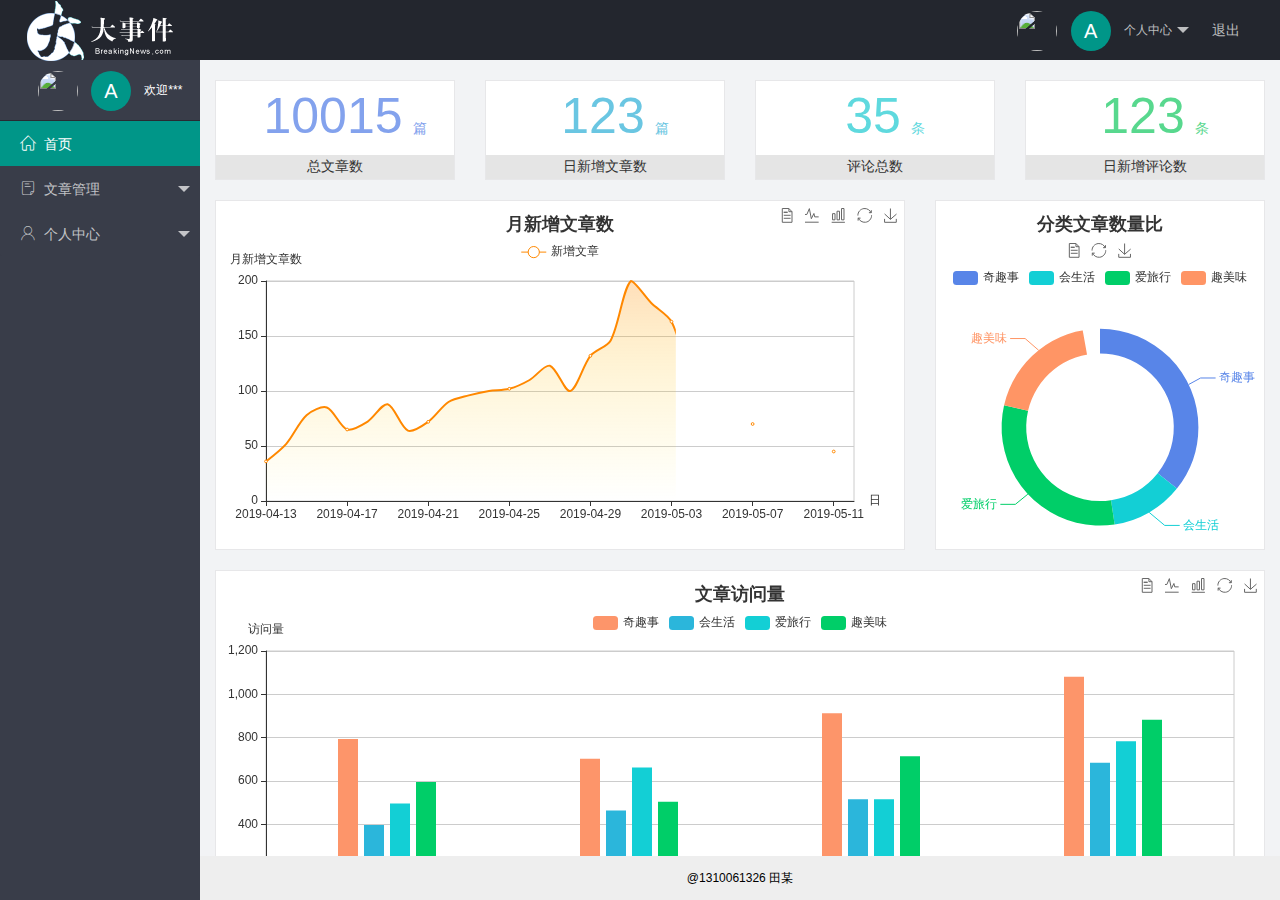
==== commit 9f169919: "完成了用户方面的开发" ====
--- a/index.html
+++ b/index.html
@@ -25,9 +25,9 @@
                         个人中心
                     </a>
                     <dl class="layui-nav-child">
-                        <dd><a href="">基本资料</a></dd>
-                        <dd><a href="">更换头像</a></dd>
-                        <dd><a href="">重置密码</a></dd>
+                        <dd><a href="/user/user_info.html" target="fm">基本资料</a></dd>
+                        <dd><a href="/user/user_avatar.html" target="fm">更换头像</a></dd>
+                        <dd><a href="/user/user_pwd.html" target="fm">重置密码</a></dd>
                     </dl>
                 </li>
                 <li class="layui-nav-item"><a href="javascript:;" id="btnLogout">退出</a></li>
@@ -57,9 +57,12 @@
                     <li class="layui-nav-item">
                         <a href="javascript:;"><span class="iconfont icon-user"></span>个人中心</a>
                         <dl class="layui-nav-child">
-                            <dd><a href="javascript:;"><i class="layui-icon layui-icon-app"></i>基本资料</a></dd>
-                            <dd><a href="javascript:;"><i class="layui-icon layui-icon-app"></i>更换头像</a></dd>
-                            <dd><a href="javascript:;"><i class="layui-icon layui-icon-app"></i>重置密码</a></dd>
+                            <dd><a href="/user/user_info.html" target="fm"><i
+                                        class="layui-icon layui-icon-app"></i>基本资料</a></dd>
+                            <dd><a href="/user/user_avatar.html" target="fm"><i
+                                        class="layui-icon layui-icon-app"></i>更换头像</a></dd>
+                            <dd><a href="/user/user_pwd.html" target="fm"><i
+                                        class="layui-icon layui-icon-app"></i>重置密码</a></dd>
 
                         </dl>
                     </li>
